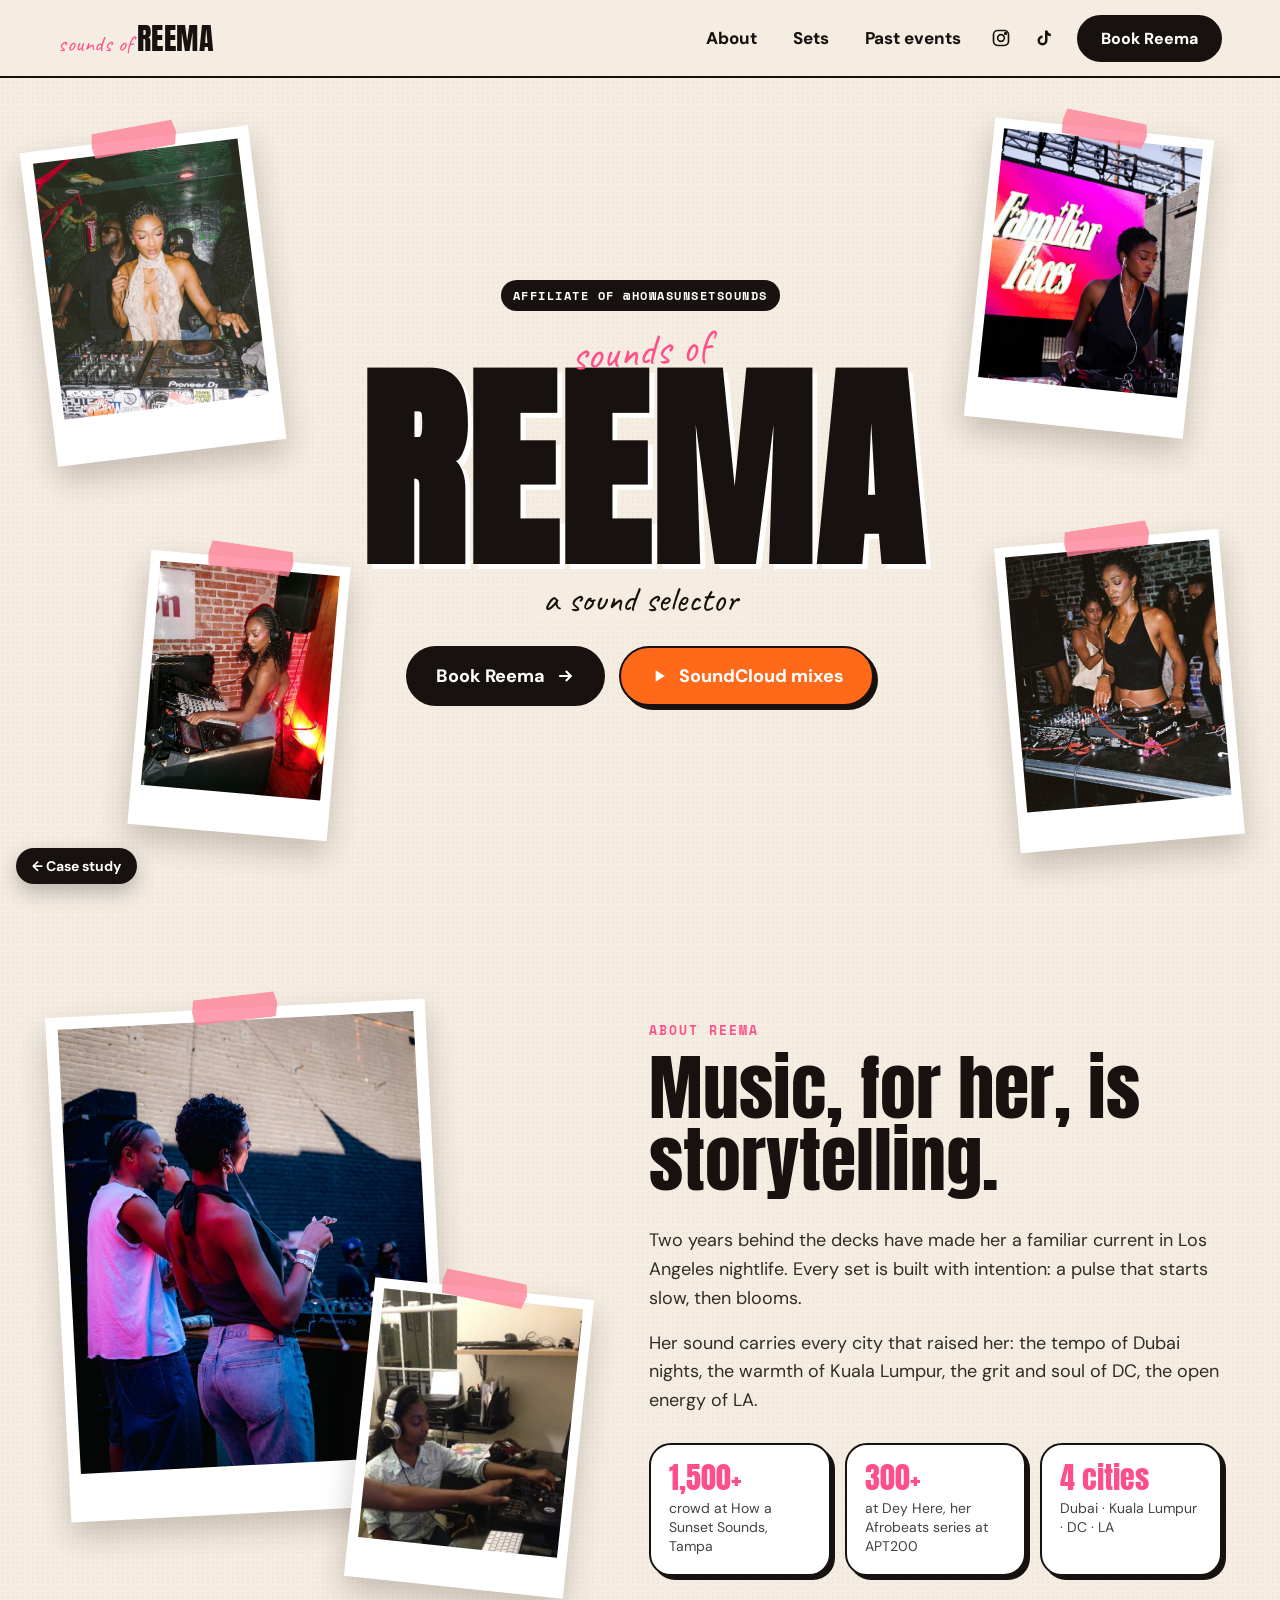
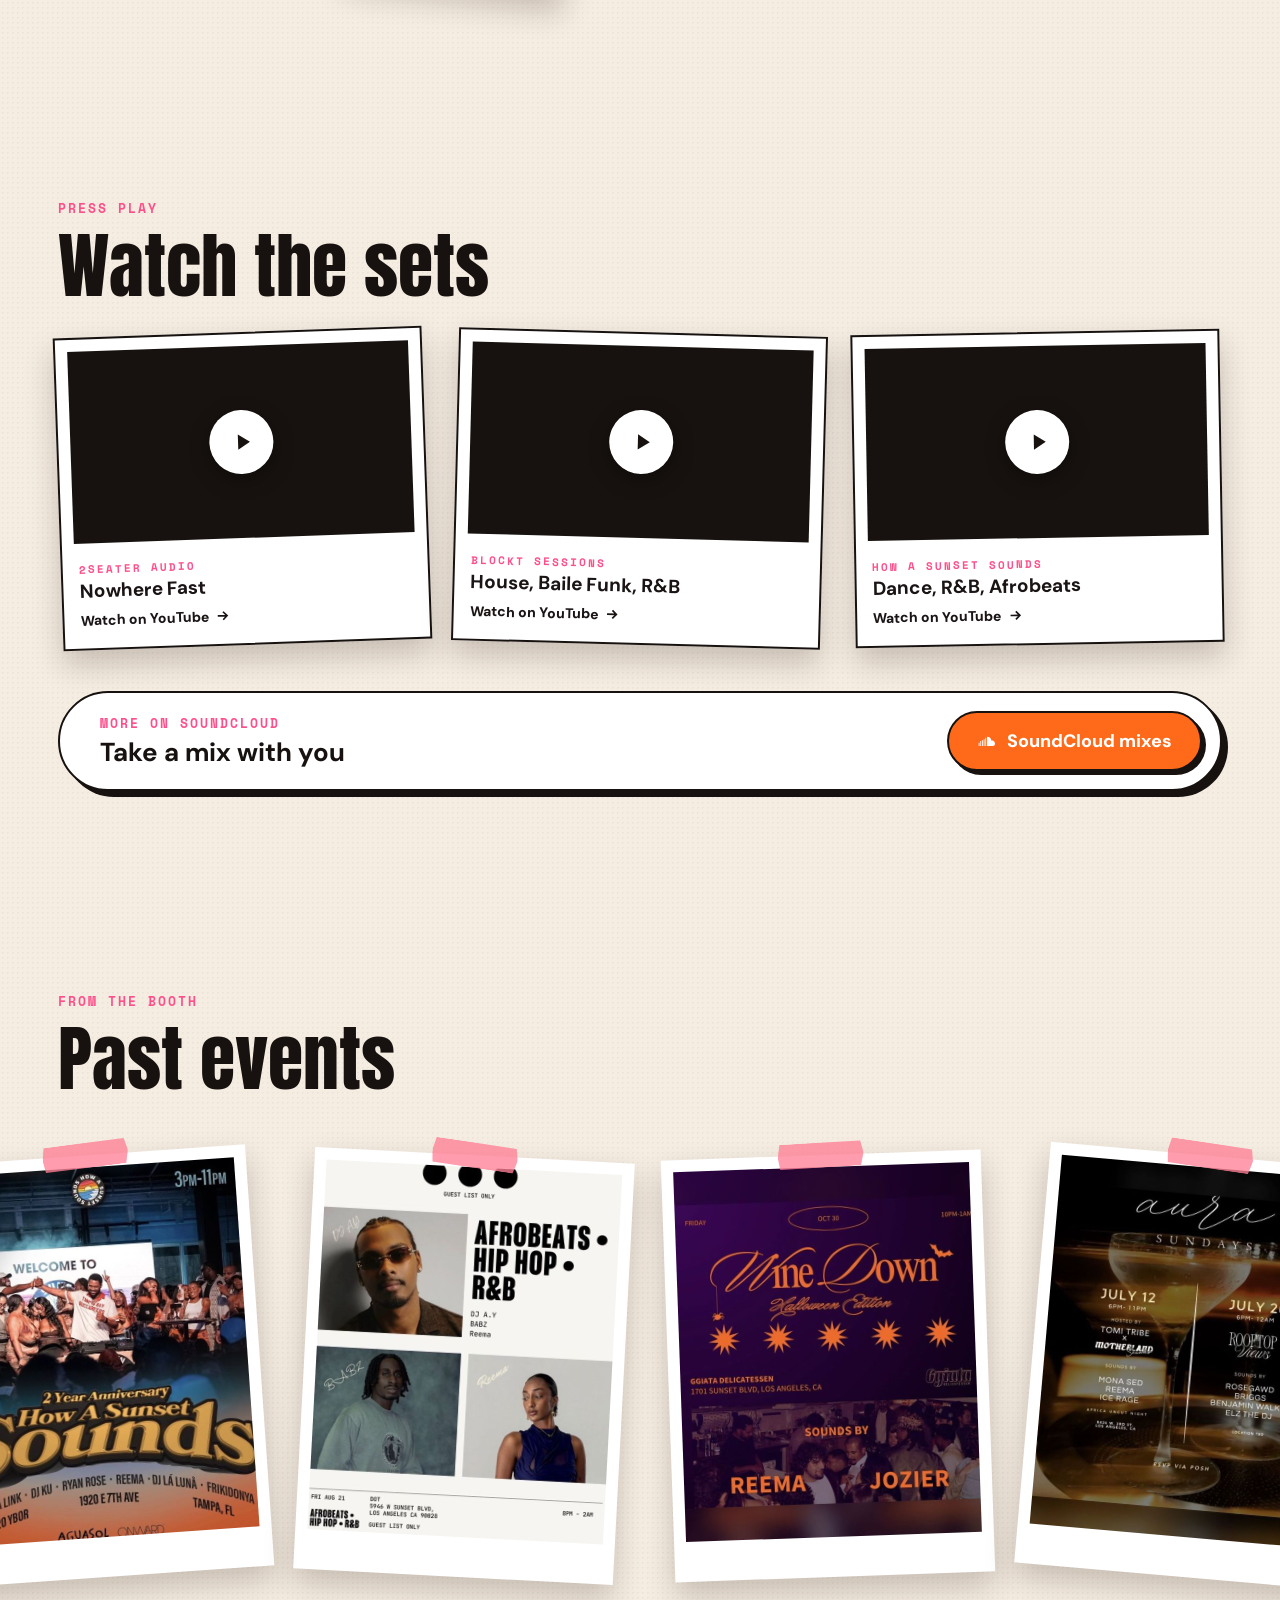
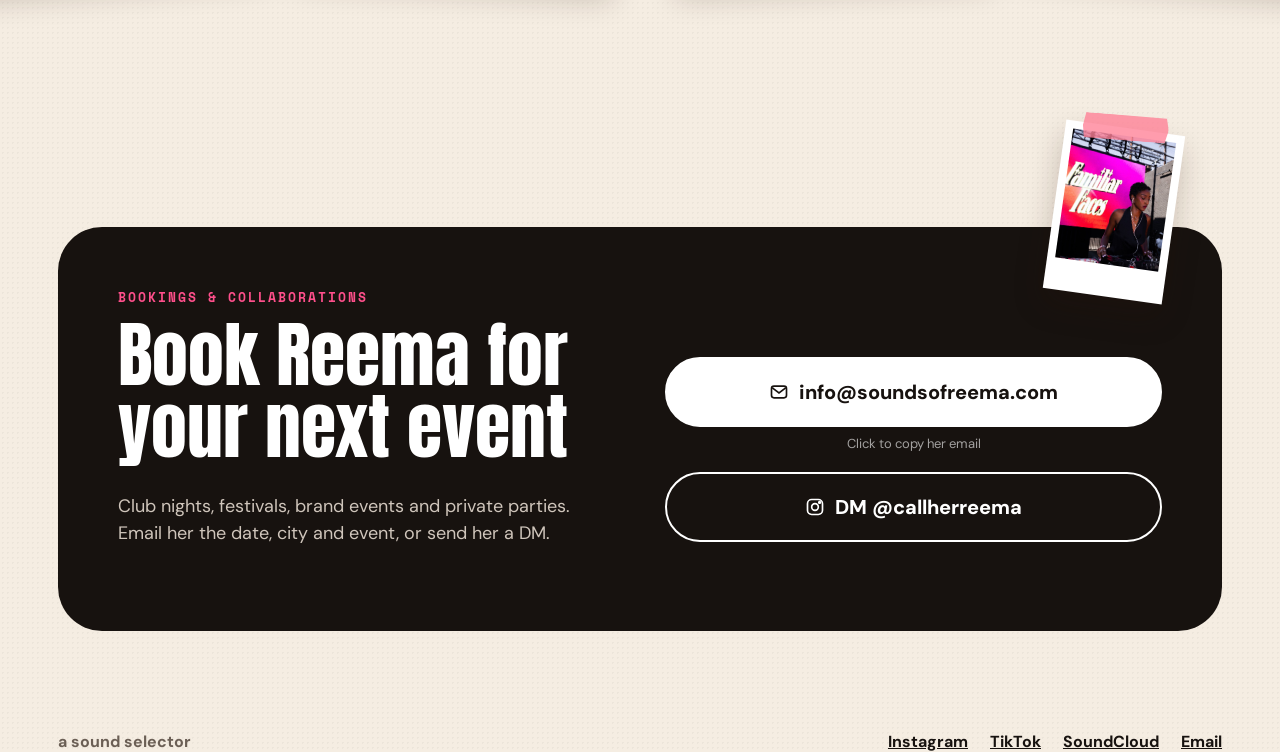
==== projects/reema-prototype/index.html @ d9d23d82 "Add the Sounds of Reema case study and its live prototype A UX case study of a DJ website redesign, " ====
<!doctype html>
<html lang="en">
<head>
<meta charset="utf-8">
<meta name="viewport" content="width=device-width,initial-scale=1">
<title>Sounds of Reema · Concept prototype by Ikedi J. Nwogu</title>
<meta name="robots" content="noindex">
<meta name="description" content="A concept redesign prototype of DJ Reema’s website, by Ikedi J. Nwogu. Her live site is soundsofreema.com.">
<link href="https://fonts.googleapis.com/css2?family=Anton&family=Caveat:wght@600&family=DM+Sans:wght@400;600;800&family=Space+Mono:wght@700&display=swap" rel="stylesheet">
<style>
*{box-sizing:border-box;margin:0}
html,body{overflow-x:clip}
a{color:inherit;text-decoration:none}
.wrap{max-width:1220px;margin:0 auto;padding:0 28px}
.ico{width:20px;height:20px;flex:none}
.links{display:flex;gap:4px;align-items:center}
.links a{font-weight:800;font-size:17px;padding:11px 16px;border-radius:999px;transition:background .2s,border-color .2s}
.links .iconlink{padding:10px;display:grid;place-items:center}
.links .btn{margin-left:8px}
.btn{display:inline-flex;align-items:center;gap:10px;font-weight:800;font-size:18px;padding:16px 28px;border-radius:999px;cursor:pointer;border:0;font-family:inherit;transition:transform .15s,box-shadow .15s,background .2s}

.pol{background:var(--polbg,#fff);padding:10px 10px 40px;box-shadow:var(--polshadow,0 14px 30px rgba(0,0,0,.25));transform:rotate(var(--r,0deg));transition:transform .3s;position:relative}
.pol:hover{transform:rotate(0deg) scale(1.04);z-index:6}
.pol img{display:block;width:100%;aspect-ratio:4/5;object-fit:cover}
.pol figcaption{position:absolute;left:12px;bottom:13px;font:700 11px/1 'Space Mono',monospace;letter-spacing:1.5px;color:#5c5550}
.pol::before{content:"";position:absolute;z-index:2;top:-13px;left:50%;width:86px;height:26px;background:var(--tape);
  transform:translateX(-50%) rotate(var(--t,-4deg));clip-path:polygon(3% 0,97% 4%,100% 50%,96% 100%,2% 96%,0 50%)}
.hero .pol,.stage .pol,.pile .pol{position:absolute}

section{padding:100px 0}
section.wrap{padding:100px 28px}
.kicker{font:700 13px 'Space Mono',monospace;letter-spacing:2px;margin-bottom:12px}
h2{line-height:1;margin-bottom:30px}

.about{display:grid;grid-template-columns:1fr 1.1fr;gap:70px;align-items:center}
.about-pics{position:relative;height:600px}
.about-pics .pol{position:absolute}
.a-now{width:380px;left:0;top:10px;--r:-3deg;padding:12px 12px 48px}
.a-then{width:220px;right:0;bottom:10px;--r:6deg;--t:5deg;z-index:3}
.about-copy p{font-size:18px;line-height:1.6;margin-bottom:16px;opacity:.88}
.stats{display:grid;grid-template-columns:repeat(3,1fr);gap:14px;margin-top:28px}
.stat{border-radius:22px;padding:18px}
.stat b{display:block;font-size:30px;line-height:1;margin-bottom:6px}
.stat span{font-size:14px;line-height:1.35;display:block;opacity:.8}

.vids{display:grid;grid-template-columns:repeat(3,1fr);gap:28px}
.vid{background:var(--polbg,#fff);padding:12px 12px 18px;transform:rotate(var(--r));box-shadow:var(--polshadow);transition:transform .3s;color:#1a1414}
.vid:hover{transform:rotate(0) translateY(-4px)}
.frame{aspect-ratio:16/9;background:#17120f;position:relative;overflow:hidden;display:grid;place-items:center}
.frame img{position:absolute;inset:0;width:100%;height:100%;object-fit:cover;transition:transform .4s}
.vid:hover .frame img{transform:scale(1.05)}
.playbadge{position:relative;width:64px;height:64px;border-radius:50%;background:#fff;color:#17120f;display:grid;place-items:center;box-shadow:0 6px 20px rgba(0,0,0,.35);transition:transform .2s}
.playbadge .ico{width:26px;height:26px;margin-left:3px}
.vid:hover .playbadge{transform:scale(1.1)}
.vid{display:block}
.watch{display:inline-flex;align-items:center;gap:6px;margin-top:8px;font-weight:800;font-size:14px}.watch .ico{width:16px;height:16px}
.vmeta{padding:14px 4px 0}.vmeta .kicker{margin-bottom:4px;font-size:11px}.vmeta h3{font-size:19px}
.scband{margin-top:46px;border-radius:999px;padding:18px 18px 18px 40px;display:flex;align-items:center;justify-content:space-between;gap:20px}
.scband h3{font-size:26px}.scband .kicker{margin-bottom:2px}

.flyers{overflow-x:auto;overflow-y:hidden;padding:30px 0 50px;scrollbar-width:none;cursor:grab;-webkit-overflow-scrolling:touch}
.flyers::-webkit-scrollbar{display:none}
.flyers.dragging{cursor:grabbing}
.ftrack{display:flex;gap:44px;width:max-content;padding-left:20px}
.ftrack img{pointer-events:none;user-select:none;-webkit-user-drag:none}
.fl{flex:0 0 320px;padding:12px 12px 40px}
@keyframes drift{to{transform:translateX(-50%)}}

.book{border-radius:44px;padding:60px;display:grid;grid-template-columns:1fr 1fr;gap:50px;position:relative}
.book p{font-size:18px;line-height:1.5;margin-bottom:24px}
.book-actions{display:flex;flex-direction:column;justify-content:center;gap:14px;padding-top:40px}
.book-actions .btn{justify-content:center;font-size:20px;padding:20px 28px}
.copyhint{font-size:13px;text-align:center;opacity:.6;margin:-6px 0 6px}
.book .stick{position:absolute;top:-100px;right:48px;width:120px;--r:8deg;padding:8px 8px 32px}
.book form{margin-top:50px}
form{display:grid;grid-template-columns:1fr 1fr;gap:14px;align-content:start}
input,select,textarea{font:inherit;font-size:16px;padding:15px 18px;border-radius:18px;width:100%}
textarea{grid-column:1/-1;min-height:100px;resize:vertical}
form .btn{grid-column:1/-1;justify-content:center}
footer{display:flex;justify-content:space-between;align-items:center;padding:40px 28px 70px;font-weight:700}
footer nav{display:flex;gap:22px}
.mbar{display:none}
.bookpop{border:0;padding:0;background:transparent;overflow:visible;width:min(460px,calc(100vw - 32px));max-width:none;margin:auto}
.bookpop::backdrop{background:rgba(20,12,10,.6);backdrop-filter:blur(5px)}
.popcard{position:relative;background:#fffaf3;color:#17120f;border:2.5px solid #17120f;border-radius:30px;padding:112px 24px 30px;text-align:center;box-shadow:0 24px 60px rgba(0,0,0,.3)}
.bookpop[open] .popcard{animation:popin .45s cubic-bezier(.2,1.5,.4,1)}
@keyframes popin{from{opacity:0;transform:scale(.85) rotate(-3deg) translateY(20px)}}
.popcard .poppol{position:absolute;width:130px;left:50%;top:-80px;margin-left:-65px;--r:-6deg;padding:7px 7px 28px}
.popcard .poppol figcaption{font-size:9px;bottom:10px;left:9px}
.popcard .kicker{color:#ff4f8b;margin-bottom:6px}
.popcard h3{font-size:30px;line-height:1.1;margin-bottom:8px}
.popnote{font-size:16px;line-height:1.5;color:#6b5f55;margin-bottom:18px}
.popmail{display:block;font-weight:800;font-size:clamp(17px,4.8vw,26px);padding:14px 8px;white-space:nowrap;border:2px dashed #17120f;border-radius:18px;margin-bottom:20px}
.popbtns{display:flex;gap:12px;justify-content:center;flex-wrap:wrap}
.popbtns .btn{font-size:16px;padding:13px 22px}
.popx{position:absolute;top:14px;right:14px;width:40px;height:40px;border-radius:50%;border:2px solid #17120f;background:#fff;font-size:24px;line-height:1;cursor:pointer;color:#17120f}
.popx:hover{background:#ff4f8b;color:#fff}

@media (max-width:820px){
  .wrap{padding:0 16px}
  .links a:not(.btn){display:none}
  section{padding:60px 0}
  section.wrap{padding:60px 16px}
  .about{grid-template-columns:1fr;gap:30px}
  .about-pics{height:440px}
  .a-now{width:72%;left:2%}.a-then{width:44%}
  .stats{grid-template-columns:1fr}
  .vids{grid-template-columns:1fr}
  .scband{flex-direction:column;align-items:flex-start;border-radius:30px;padding:24px}
  .fl{flex-basis:240px}
  .book{grid-template-columns:1fr;padding:34px 20px;border-radius:28px}
  .book .stick{display:none}
  .book{gap:22px}
  .book p{margin-bottom:0}
  .book-actions{padding-top:0}
  .book-actions .btn{font-size:17px;padding:17px 20px}
  footer{flex-direction:column;gap:14px;padding:30px 16px 60px}
  footer nav{gap:16px;flex-wrap:wrap;justify-content:center}
}

:root{--paper:#f5ede2;--ink:#17120f;--pink:#ff4f8b;--sc:#ff6a1a;--tape:rgba(255,128,150,.78);--muted:#6b5f55;--polshadow:0 14px 30px rgba(40,20,10,.22)}
body{background:var(--paper);color:var(--ink);font-family:'DM Sans',system-ui,sans-serif;background-image:radial-gradient(rgba(0,0,0,.035) 1px,transparent 1px);background-size:5px 5px}
header{position:sticky;top:0;z-index:20;background:rgba(245,237,226,.93);backdrop-filter:blur(8px);border-bottom:2px solid var(--ink)}
.nav{display:flex;align-items:center;justify-content:space-between;height:76px}
.logo{font-family:'Anton',sans-serif;font-size:30px;letter-spacing:.5px}
.logo small{font-family:'Caveat',cursive;font-size:22px;color:var(--pink);margin-right:4px}
.links a:not(.btn):hover{background:#fff}
.btn{border:2.5px solid var(--ink);box-shadow:4px 4px 0 var(--ink)}
.btn:hover{transform:translate(-2px,-2px) rotate(-1.5deg);box-shadow:6px 6px 0 var(--ink)}
.btn:active{transform:translate(3px,3px);box-shadow:1px 1px 0 var(--ink)}
.btn-book{background:var(--ink);color:#fff;box-shadow:none}.btn-book:hover{background:#fff;color:var(--ink);transform:translate(-2px,-2px);box-shadow:5px 5px 0 var(--ink)}
.popbtns .btn-book:hover{background:var(--ink);color:#fff;transform:translateY(-2px);box-shadow:none}
.btn-sc:hover{background:#fff;color:var(--ink);transform:translate(-2px,-2px);box-shadow:5px 5px 0 var(--ink)}.btn-book:active{transform:translateY(1px);box-shadow:none}
.book form .btn-book{background:var(--pink);border-color:#fff;box-shadow:4px 4px 0 #fff}.btn-sc{background:var(--sc);color:#fff}.btn-ghost{background:#fff;color:var(--ink)}
.links .btn{padding:11px 22px;font-size:16px}
.hero{position:relative;height:810px;margin-top:10px}
.name{position:absolute;inset:0;display:flex;flex-direction:column;align-items:center;justify-content:center;text-align:center;z-index:4;pointer-events:none}
.badge{font:700 12px 'Space Mono',monospace;letter-spacing:1.5px;background:var(--ink);color:#fff;padding:7px 12px;border-radius:999px;margin-bottom:18px}
.name .script{font-family:'Caveat',cursive;font-size:44px;color:var(--pink);transform:rotate(-4deg);margin-bottom:2px;line-height:1}
.name h1{font-family:'Anton',sans-serif;font-size:clamp(96px,17vw,220px);line-height:.9;letter-spacing:2px;text-shadow:5px 5px 0 #fff}
.name p{font-family:'Caveat',cursive;font-size:36px;margin:6px 0 24px;background:var(--paper);padding:0 14px;border-radius:10px}
.ctas{display:flex;gap:14px;flex-wrap:wrap;justify-content:center;pointer-events:auto}
.h1p{width:300px;left:-80px;top:50px;--r:-7deg;z-index:2;padding:12px 12px 46px}
.h2p{width:200px;left:7%;top:470px;--r:5deg;--t:3deg}
.h3p{width:220px;right:2%;top:40px;--r:6deg;--t:5deg}
.h4p{width:245px;right:-12px;top:450px;--r:-5deg}
h2{font-family:'Anton',sans-serif;font-size:clamp(44px,6vw,72px);font-weight:400}
.kicker{color:var(--pink)}
.stat{background:#fff;border:2px solid var(--ink);box-shadow:4px 4px 0 var(--ink)}
.stat b{font-family:'Anton',sans-serif;font-weight:400;color:var(--pink)}
.vid{border:2px solid var(--ink)}
.scband{background:#fff;border:2.5px solid var(--ink);box-shadow:6px 6px 0 var(--ink)}
.book{background:var(--ink);color:#fff}.book h2{color:#fff}.book p{color:#cfc5bb}
.btn-mail{background:#fff;color:var(--ink);border-color:#fff;box-shadow:none}
.btn-ig{background:var(--ink);color:#fff;border-color:#fff;box-shadow:none}
.book .btn-mail:hover,.book .btn-ig:hover{transform:translateY(-2px);box-shadow:none}
.book .btn-mail:hover{background:var(--ink);color:#fff}
.book .btn-ig:hover{background:#fff;color:var(--ink)}
input,select,textarea{border:2px solid #fff;background:#221b17;color:#fff}
form .btn{border-color:#fff;box-shadow:4px 4px 0 #fff}
footer{color:var(--muted)}footer nav a{color:var(--ink);text-decoration:underline}
@media (max-width:1300px){.h1p{left:-20px;width:230px}.h4p{right:-10px;width:225px}}
@media (max-width:1100px){.h4p{right:-14px;width:195px;top:470px}}
@media (max-width:960px){.h4p{width:160px;top:500px}}
@media (max-width:820px){
  .hero{height:auto;display:grid;grid-template-columns:1fr 1fr;gap:16px;padding:16px 0 30px}
  .hero .pol{position:relative;left:auto;right:auto;top:auto;width:auto;padding:8px 8px 34px}
  .name{position:relative;grid-column:1/-1;order:-1;padding:16px 0 26px}
  .name h1{font-size:100px}.name .script{font-size:34px}
}
.backpill{position:fixed;left:max(16px,env(safe-area-inset-left,0px));bottom:max(16px,env(safe-area-inset-bottom,0px));z-index:50;display:inline-flex;align-items:center;gap:8px;font:700 14px/1 'DM Sans',system-ui,sans-serif;color:#fff;background:var(--ink);padding:11px 16px;border-radius:999px;box-shadow:0 8px 20px rgba(0,0,0,.25);transition:transform .15s}
.backpill:hover{transform:translateY(-2px)}
.backpill:focus-visible{outline:3px solid var(--pink);outline-offset:3px}
</style>
</head>
<body>
<header><div class="wrap"><div class="nav">
  <a class="logo" href="#"><small>sounds of</small>REEMA</a>
  <nav class="links">
    <a href="#about">About</a><a href="#sets">Sets</a><a href="#past">Past events</a>
    <a class="iconlink" href="https://instagram.com/callherreema" aria-label="Instagram" target="_blank" rel="noopener"><svg class="ico" viewBox="0 0 24 24" fill="none" stroke="currentColor" stroke-width="2"><rect x="3" y="3" width="18" height="18" rx="5"/><circle cx="12" cy="12" r="4"/><circle cx="17.5" cy="6.5" r="1" fill="currentColor"/></svg></a>
    <a class="iconlink" href="https://tiktok.com/@callherreema" aria-label="TikTok" target="_blank" rel="noopener"><svg class="ico" viewBox="0 0 24 24" fill="currentColor"><path d="M15 3c.4 2.3 1.8 3.8 4 4v3c-1.5 0-2.8-.4-4-1.2V15a6 6 0 1 1-6-6v3a3 3 0 1 0 3 3V3z"/></svg></a>
    <a class="btn btn-book" href="mailto:info@soundsofreema.com?subject=Booking%20request" data-book>Book Reema</a>
  </nav>
</div></div></header>
<main class="wrap"><div class="hero">
    <figure class="pol h1p"><img src="photos/main.jpg" alt="Reema DJing with the crowd behind her" loading="lazy"></figure>
    <figure class="pol h2p"><img src="photos/1106.jpg" alt="" loading="lazy"></figure>
    <figure class="pol h3p"><img src="photos/1109.jpg" alt="" loading="lazy"></figure>
    <figure class="pol h4p"><img src="photos/1112.jpg" alt="" loading="lazy"></figure>
    <div class="name">
      <span class="badge">AFFILIATE OF @HOWASUNSETSOUNDS</span>
      <span class="script">sounds of</span>
      <h1>REEMA</h1>
      <p>a sound selector</p>
      <div class="ctas">
        <a class="btn btn-book" href="mailto:info@soundsofreema.com?subject=Booking%20request" data-book>Book Reema <svg class="ico" viewBox="0 0 24 24" fill="none" stroke="currentColor" stroke-width="2.5"><path d="M5 12h14M13 6l6 6-6 6"/></svg></a>
        <a class="btn btn-sc" href="https://soundcloud.com/reemawahbi" target="_blank" rel="noopener"><svg class="ico" viewBox="0 0 24 24" fill="currentColor"><path d="M8 5v14l11-7z"/></svg> SoundCloud mixes</a>
      </div>
    </div>
  </div></main>

  <section id="about" class="wrap about">
    <div class="about-pics">
      <figure class="pol a-now"><img src="photos/1108.jpg" alt="Reema at an outdoor set" loading="lazy"></figure>
      <figure class="pol a-then"><img src="photos/then.jpg" alt="Reema as a kid at the decks" loading="lazy"></figure>
    </div>
    <div class="about-copy">
      <div class="kicker">ABOUT REEMA</div>
      <h2>Music, for her, is storytelling.</h2>
      <p>Two years behind the decks have made her a familiar current in Los Angeles nightlife. Every set is built with intention: a pulse that starts slow, then blooms.</p><p>Her sound carries every city that raised her: the tempo of Dubai nights, the warmth of Kuala Lumpur, the grit and soul of DC, the open energy of LA.</p>
      <div class="stats"><div class="stat"><b>1,500+</b><span>crowd at How a Sunset Sounds, Tampa</span></div><div class="stat"><b>300+</b><span>at Dey Here, her Afrobeats series at APT200</span></div><div class="stat"><b>4 cities</b><span>Dubai · Kuala Lumpur · DC · LA</span></div></div>
    </div>
  </section>

  <section id="sets" class="wrap">
    <div class="kicker">PRESS PLAY</div>
    <h2>Watch the sets</h2>
    <div class="vids">
      <a class="vid" style="--r:-2deg" href="https://www.youtube.com/watch?v=pWju4HfgmmY" target="_blank" rel="noopener" aria-label="Watch Nowhere Fast on YouTube">
        <div class="frame">
          <img src="https://i.ytimg.com/vi/pWju4HfgmmY/hqdefault.jpg" alt="" loading="lazy" onerror="this.remove()">
          <span class="playbadge"><svg class="ico" viewBox="0 0 24 24" fill="currentColor"><path d="M8 5v14l11-7z"/></svg></span>
        </div>
        <div class="vmeta"><span class="kicker">2SEATER AUDIO</span><h3>Nowhere Fast</h3><span class="watch">Watch on YouTube <svg class="ico" viewBox="0 0 24 24" fill="none" stroke="currentColor" stroke-width="2.5"><path d="M5 12h14M13 6l6 6-6 6"/></svg></span></div>
      </a>
      <a class="vid" style="--r:1.5deg" href="https://www.youtube.com/watch?v=6XwMyn9fXiQ" target="_blank" rel="noopener" aria-label="Watch House, Baile Funk, R&B on YouTube">
        <div class="frame">
          <img src="https://i.ytimg.com/vi/6XwMyn9fXiQ/hqdefault.jpg" alt="" loading="lazy" onerror="this.remove()">
          <span class="playbadge"><svg class="ico" viewBox="0 0 24 24" fill="currentColor"><path d="M8 5v14l11-7z"/></svg></span>
        </div>
        <div class="vmeta"><span class="kicker">BLOCKT SESSIONS</span><h3>House, Baile Funk, R&B</h3><span class="watch">Watch on YouTube <svg class="ico" viewBox="0 0 24 24" fill="none" stroke="currentColor" stroke-width="2.5"><path d="M5 12h14M13 6l6 6-6 6"/></svg></span></div>
      </a>
      <a class="vid" style="--r:-1deg" href="https://www.youtube.com/watch?v=JYdfxXIq2uU" target="_blank" rel="noopener" aria-label="Watch Dance, R&B, Afrobeats on YouTube">
        <div class="frame">
          <img src="https://i.ytimg.com/vi/JYdfxXIq2uU/hqdefault.jpg" alt="" loading="lazy" onerror="this.remove()">
          <span class="playbadge"><svg class="ico" viewBox="0 0 24 24" fill="currentColor"><path d="M8 5v14l11-7z"/></svg></span>
        </div>
        <div class="vmeta"><span class="kicker">HOW A SUNSET SOUNDS</span><h3>Dance, R&B, Afrobeats</h3><span class="watch">Watch on YouTube <svg class="ico" viewBox="0 0 24 24" fill="none" stroke="currentColor" stroke-width="2.5"><path d="M5 12h14M13 6l6 6-6 6"/></svg></span></div>
      </a></div>
    <div class="scband">
      <div><div class="kicker">MORE ON SOUNDCLOUD</div><h3>Take a mix with you</h3></div>
      <a class="btn btn-sc" href="https://soundcloud.com/reemawahbi" target="_blank" rel="noopener"><svg class="ico" viewBox="0 0 24 24" fill="currentColor"><path d="M2 14h1v4H2zm2-2h1v6H4zm2-1h1v7H6zm2-1h1v8H8zm2-2h1v10h-1zm2-1c3 0 5 2 5.4 4.6A3 3 0 1 1 19 18h-7z"/></svg> SoundCloud mixes</a>
    </div>
  </section>

  <section id="past">
    <div class="wrap"><div class="kicker">FROM THE BOOTH</div><h2>Past events</h2></div>
    <div class="flyers"><div class="ftrack"><figure class="pol fl" style="--r:-4deg;--t:-4deg"><img src="photos/flyers/IMG_4881.jpg" alt="Event flyer" loading="lazy"></figure><figure class="pol fl" style="--r:3deg;--t:5deg"><img src="photos/flyers/IMG_4882.jpg" alt="Event flyer" loading="lazy"></figure><figure class="pol fl" style="--r:-2deg;--t:-2deg"><img src="photos/flyers/IMG_4883.jpg" alt="Event flyer" loading="lazy"></figure><figure class="pol fl" style="--r:5deg;--t:3deg"><img src="photos/flyers/IMG_4884.jpg" alt="Event flyer" loading="lazy"></figure><figure class="pol fl" style="--r:-5deg;--t:-4deg"><img src="photos/flyers/IMG_4885.jpg" alt="Event flyer" loading="lazy"></figure><figure class="pol fl" style="--r:2deg;--t:5deg"><img src="photos/flyers/IMG_4886.jpg" alt="Event flyer" loading="lazy"></figure><figure class="pol fl" style="--r:-4deg;--t:-2deg"><img src="photos/flyers/IMG_4887.jpg" alt="Event flyer" loading="lazy"></figure><figure class="pol fl" style="--r:3deg;--t:3deg"><img src="photos/flyers/IMG_4889.jpg" alt="Event flyer" loading="lazy"></figure><figure class="pol fl" style="--r:-2deg;--t:-4deg"><img src="photos/flyers/IMG_4890.jpg" alt="Event flyer" loading="lazy"></figure><figure class="pol fl" style="--r:5deg;--t:5deg"><img src="photos/flyers/IMG_4891.jpg" alt="Event flyer" loading="lazy"></figure><figure class="pol fl" style="--r:-5deg;--t:-2deg"><img src="photos/flyers/IMG_4892.jpg" alt="Event flyer" loading="lazy"></figure><figure class="pol fl" style="--r:2deg;--t:3deg"><img src="photos/flyers/IMG_4893.jpg" alt="Event flyer" loading="lazy"></figure><figure class="pol fl" style="--r:-4deg;--t:-4deg"><img src="photos/flyers/IMG_4894.jpg" alt="Event flyer" loading="lazy"></figure><figure class="pol fl" style="--r:3deg;--t:5deg"><img src="photos/flyers/IMG_4895.jpg" alt="Event flyer" loading="lazy"></figure><figure class="pol fl" style="--r:-2deg;--t:-2deg"><img src="photos/flyers/IMG_4896.jpg" alt="Event flyer" loading="lazy"></figure><figure class="pol fl" style="--r:5deg;--t:3deg"><img src="photos/flyers/IMG_4897.jpg" alt="Event flyer" loading="lazy"></figure><figure class="pol fl" style="--r:-5deg;--t:-4deg"><img src="photos/flyers/IMG_4898.jpg" alt="Event flyer" loading="lazy"></figure><figure class="pol fl" style="--r:-4deg;--t:-4deg"><img src="photos/flyers/IMG_4881.jpg" alt="Event flyer" loading="lazy"></figure><figure class="pol fl" style="--r:3deg;--t:5deg"><img src="photos/flyers/IMG_4882.jpg" alt="Event flyer" loading="lazy"></figure><figure class="pol fl" style="--r:-2deg;--t:-2deg"><img src="photos/flyers/IMG_4883.jpg" alt="Event flyer" loading="lazy"></figure><figure class="pol fl" style="--r:5deg;--t:3deg"><img src="photos/flyers/IMG_4884.jpg" alt="Event flyer" loading="lazy"></figure><figure class="pol fl" style="--r:-5deg;--t:-4deg"><img src="photos/flyers/IMG_4885.jpg" alt="Event flyer" loading="lazy"></figure><figure class="pol fl" style="--r:2deg;--t:5deg"><img src="photos/flyers/IMG_4886.jpg" alt="Event flyer" loading="lazy"></figure><figure class="pol fl" style="--r:-4deg;--t:-2deg"><img src="photos/flyers/IMG_4887.jpg" alt="Event flyer" loading="lazy"></figure><figure class="pol fl" style="--r:3deg;--t:3deg"><img src="photos/flyers/IMG_4889.jpg" alt="Event flyer" loading="lazy"></figure><figure class="pol fl" style="--r:-2deg;--t:-4deg"><img src="photos/flyers/IMG_4890.jpg" alt="Event flyer" loading="lazy"></figure><figure class="pol fl" style="--r:5deg;--t:5deg"><img src="photos/flyers/IMG_4891.jpg" alt="Event flyer" loading="lazy"></figure><figure class="pol fl" style="--r:-5deg;--t:-2deg"><img src="photos/flyers/IMG_4892.jpg" alt="Event flyer" loading="lazy"></figure><figure class="pol fl" style="--r:2deg;--t:3deg"><img src="photos/flyers/IMG_4893.jpg" alt="Event flyer" loading="lazy"></figure><figure class="pol fl" style="--r:-4deg;--t:-4deg"><img src="photos/flyers/IMG_4894.jpg" alt="Event flyer" loading="lazy"></figure><figure class="pol fl" style="--r:3deg;--t:5deg"><img src="photos/flyers/IMG_4895.jpg" alt="Event flyer" loading="lazy"></figure><figure class="pol fl" style="--r:-2deg;--t:-2deg"><img src="photos/flyers/IMG_4896.jpg" alt="Event flyer" loading="lazy"></figure><figure class="pol fl" style="--r:5deg;--t:3deg"><img src="photos/flyers/IMG_4897.jpg" alt="Event flyer" loading="lazy"></figure><figure class="pol fl" style="--r:-5deg;--t:-4deg"><img src="photos/flyers/IMG_4898.jpg" alt="Event flyer" loading="lazy"></figure></div></div>
  </section>

  <section id="book" class="wrap">
    <div class="book">
      <figure class="pol stick"><img src="photos/1109.jpg" alt="" loading="lazy"></figure>
      <div>
        <div class="kicker">BOOKINGS &amp; COLLABORATIONS</div>
        <h2>Book Reema for your next event</h2>
        <p>Club nights, festivals, brand events and private parties. Email her the date, city and event, or send her a DM.</p>
      </div>
      <div class="book-actions">
        <button class="btn btn-mail" type="button" data-copy><svg class="ico" viewBox="0 0 24 24" fill="none" stroke="currentColor" stroke-width="2"><rect x="3" y="5" width="18" height="14" rx="3"/><path d="m4 7 8 6 8-6"/></svg><span>info@soundsofreema.com</span></button>
        <span class="copyhint">Click to copy her email</span>
        <a class="btn btn-ig" href="https://instagram.com/callherreema" target="_blank" rel="noopener"><svg class="ico" viewBox="0 0 24 24" fill="none" stroke="currentColor" stroke-width="2"><rect x="3" y="3" width="18" height="18" rx="5"/><circle cx="12" cy="12" r="4"/><circle cx="17.5" cy="6.5" r="1" fill="currentColor"/></svg><span>DM @callherreema</span></a>
      </div>
    </div>
  </section>
  <footer class="wrap"><span>a sound selector</span>
    <nav><a href="https://instagram.com/callherreema" target="_blank" rel="noopener">Instagram</a><a href="https://tiktok.com/@callherreema" target="_blank" rel="noopener">TikTok</a><a href="https://soundcloud.com/reemawahbi" target="_blank" rel="noopener">SoundCloud</a><a href="mailto:info@soundsofreema.com">Email</a></nav>
  </footer>
  
<dialog id="bookpop" class="bookpop" aria-labelledby="bookpop-title">
  <div class="popcard">
    <button class="popx" type="button" aria-label="Close">&times;</button>
    <figure class="pol poppol"><img src="photos/main.jpg" alt="" loading="lazy"></figure>
    <div class="kicker">BOOKINGS &amp; COLLABORATIONS</div>
    <h3 id="bookpop-title">Let's book Reema</h3>
    <p class="popnote">Email her with your date, city and event, and she'll get back to you.</p>
    <a class="popmail" href="mailto:info@soundsofreema.com?subject=Booking%20request">info@soundsofreema.com</a>
    <div class="popbtns">
      <button class="btn btn-book" type="button" data-copy>Copy email</button>
      <a class="btn btn-ghost" href="mailto:info@soundsofreema.com?subject=Booking%20request">Open email app</a>
    </div>
  </div>
</dialog>
<script>
// Book Reema buttons open the email pop-up.
const pop = document.getElementById('bookpop');
document.querySelectorAll('[data-book]').forEach(a => a.addEventListener('click', e => {
  if (!pop.showModal) return;              // very old browsers: just follow the mailto link
  e.preventDefault(); pop.showModal();
}));
pop.addEventListener('click', e => { if (e.target === pop) pop.close(); });
pop.querySelector('.popx').addEventListener('click', () => pop.close());
// Touch screens say "Tap" instead of "Click".
if (matchMedia('(hover: none)').matches) document.querySelectorAll('.copyhint').forEach(e => e.textContent = 'Tap to copy her email');
// Copy-email buttons: copy the address and say "Copied!" for a moment.
function copyEmail() {
  const email = 'info@soundsofreema.com';
  if (navigator.clipboard && window.isSecureContext) return navigator.clipboard.writeText(email);
  const t = document.createElement('textarea'); t.value = email; document.body.appendChild(t); t.select();
  const ok = document.execCommand('copy'); t.remove();
  return ok ? Promise.resolve() : Promise.reject();
}
document.querySelectorAll('[data-copy]').forEach(b => {
  const label = b.querySelector('span') || b, original = label.textContent;
  b.addEventListener('click', () => copyEmail().then(
    () => { label.textContent = 'Copied!'; setTimeout(() => label.textContent = original, 1800); },
    () => { label.textContent = original; }));   // copying blocked: the address stays visible to copy by hand
});
// Past events: drifts on its own like her current site, and can be swiped / dragged / scrolled any time.
(function () {
  const m = document.querySelector('.flyers'), track = m.querySelector('.ftrack');
  const reduce = matchMedia('(prefers-reduced-motion: reduce)').matches;
  const SPEED = 45;                       // pixels per second, same as her site
  let pos = 1, paused = false, timer = null, last = performance.now();
  const half = () => track.scrollWidth / 2;
  const pause = () => { paused = true; clearTimeout(timer); };
  const resumeSoon = () => { clearTimeout(timer); timer = setTimeout(() => { pos = m.scrollLeft; paused = false; }, 1500); };
  function wrap() {                       // the strip is doubled, so jump back by half to loop forever
    const h = half(); if (!h) return;
    if (m.scrollLeft >= h) { m.scrollLeft -= h; pos -= h; }
    else if (m.scrollLeft < 1 && pos > 2) { m.scrollLeft += h; pos += h; }
  }
  (function tick(now) {
    const dt = Math.min(0.1, (now - last) / 1000); last = now;
    if (!paused && !reduce) { pos += SPEED * dt; m.scrollLeft = pos; }
    wrap(); requestAnimationFrame(tick);
  })(last);
  m.addEventListener('scroll', wrap, { passive: true });
  m.addEventListener('touchstart', pause, { passive: true });
  m.addEventListener('touchend', resumeSoon, { passive: true });
  m.addEventListener('wheel', () => { pause(); resumeSoon(); }, { passive: true });
  let down = false, startX = 0, startLeft = 0;
  m.addEventListener('pointerdown', e => { if (e.pointerType !== 'mouse') return; down = true; startX = e.clientX; startLeft = m.scrollLeft; pause(); m.classList.add('dragging'); m.setPointerCapture(e.pointerId); });
  m.addEventListener('pointermove', e => { if (down) m.scrollLeft = startLeft - (e.clientX - startX); });
  const up = () => { if (!down) return; down = false; m.classList.remove('dragging'); resumeSoon(); };
  m.addEventListener('pointerup', up); m.addEventListener('pointercancel', up);
})();
</script>
<a class="backpill" href="../reema.html" aria-label="Back to the Sounds of Reema case study">← Case study</a>
</body>
</html>
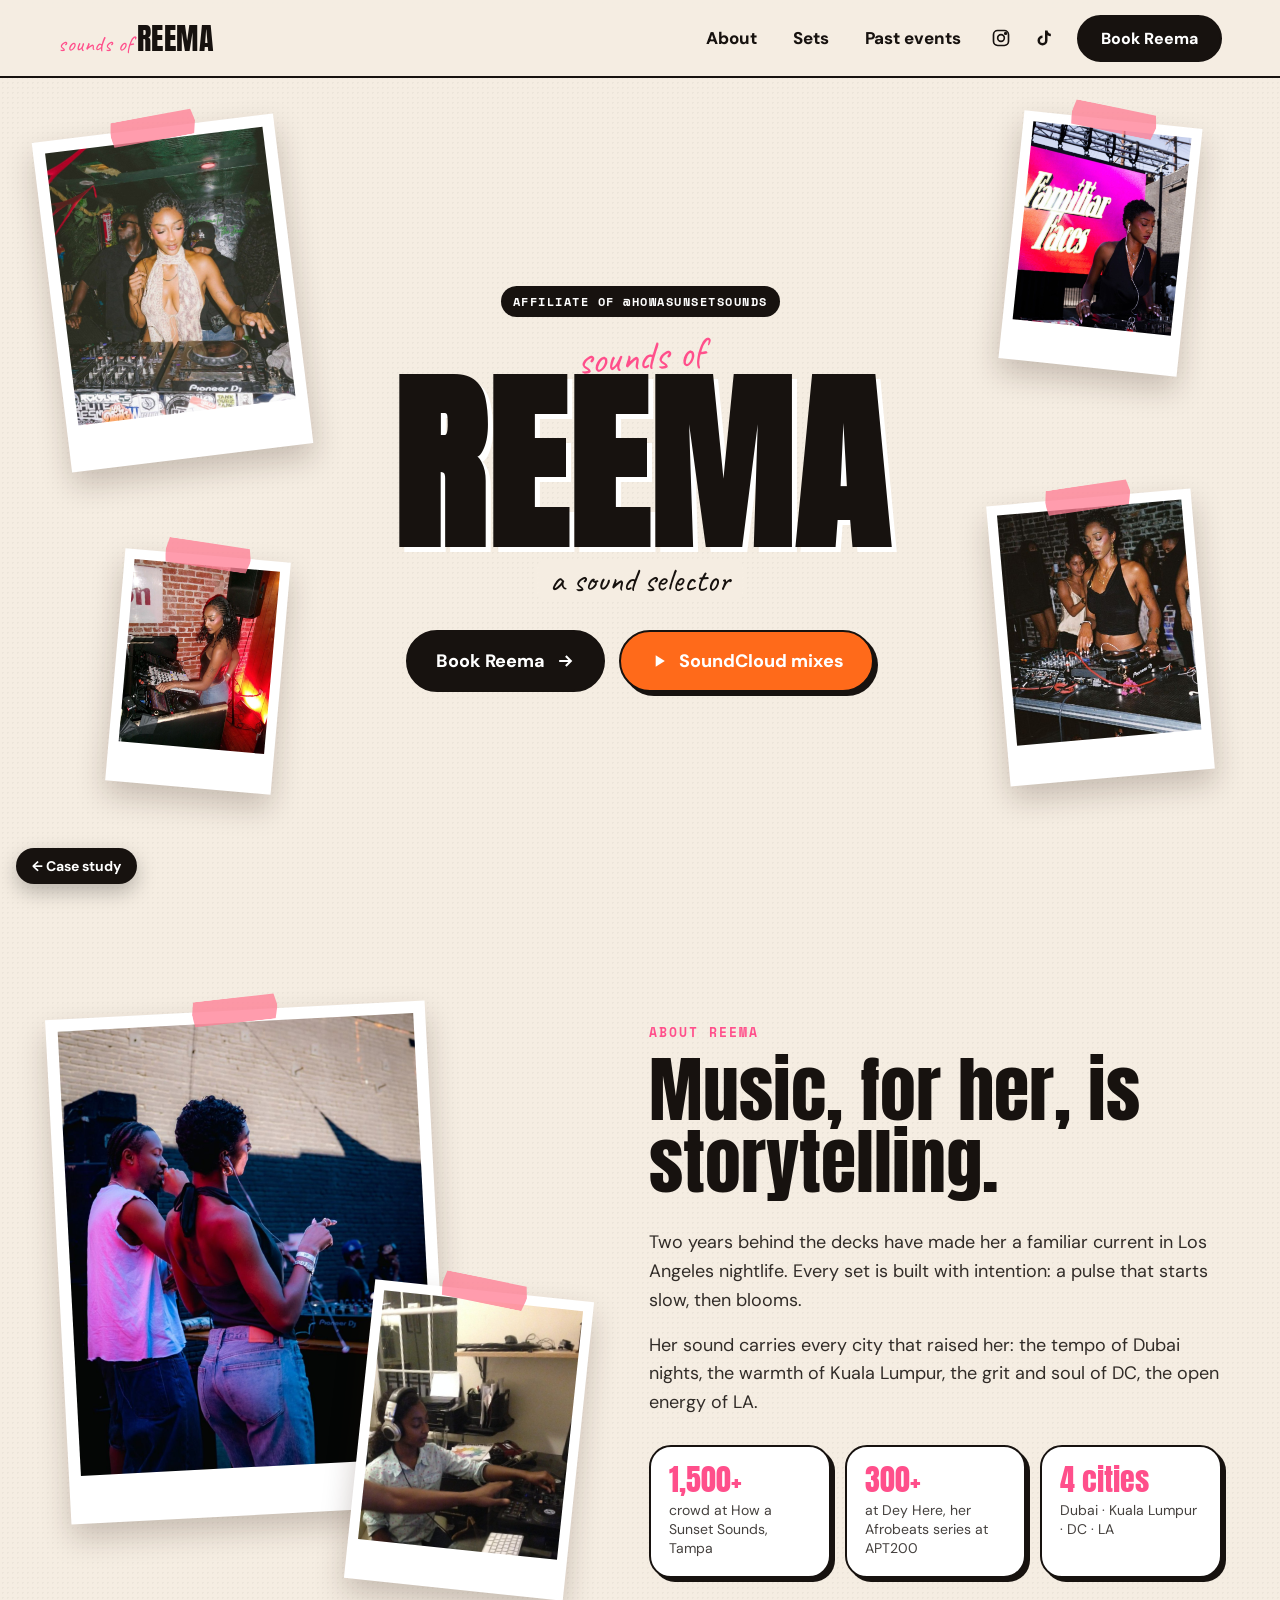
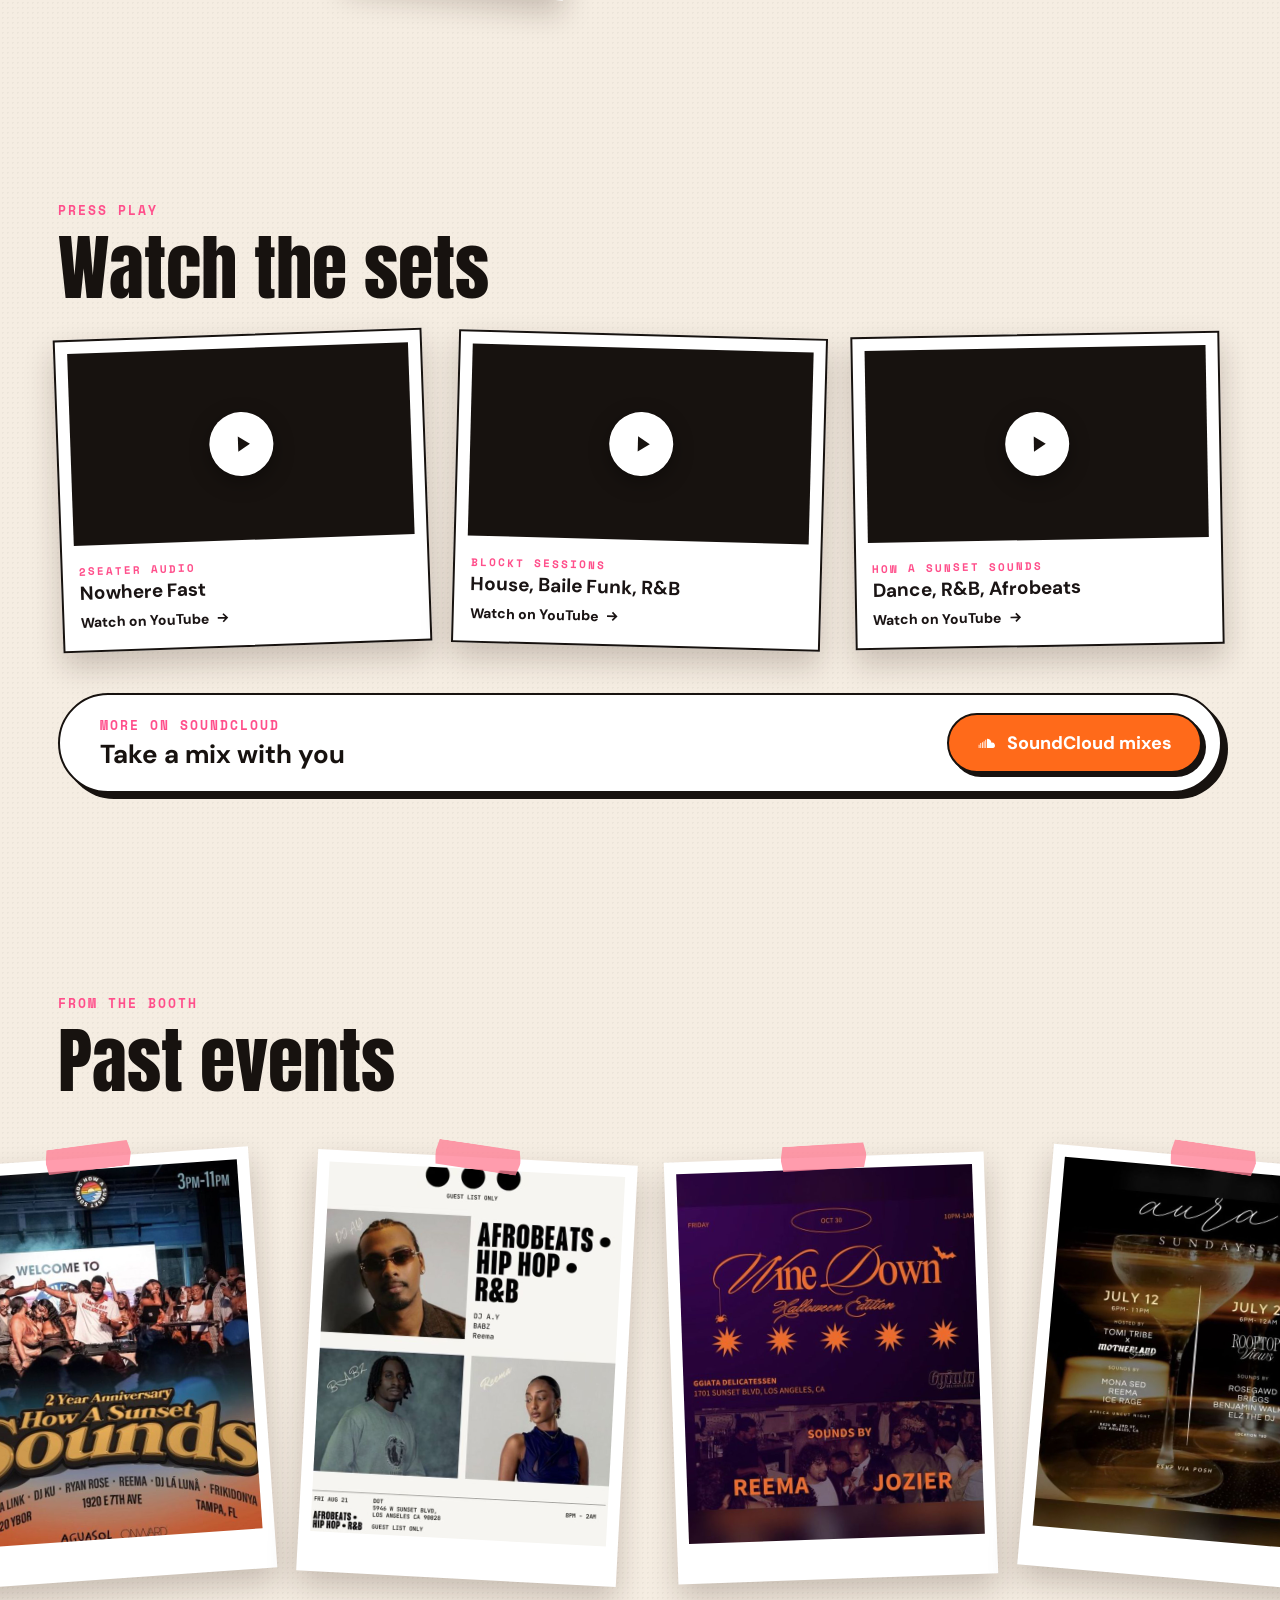
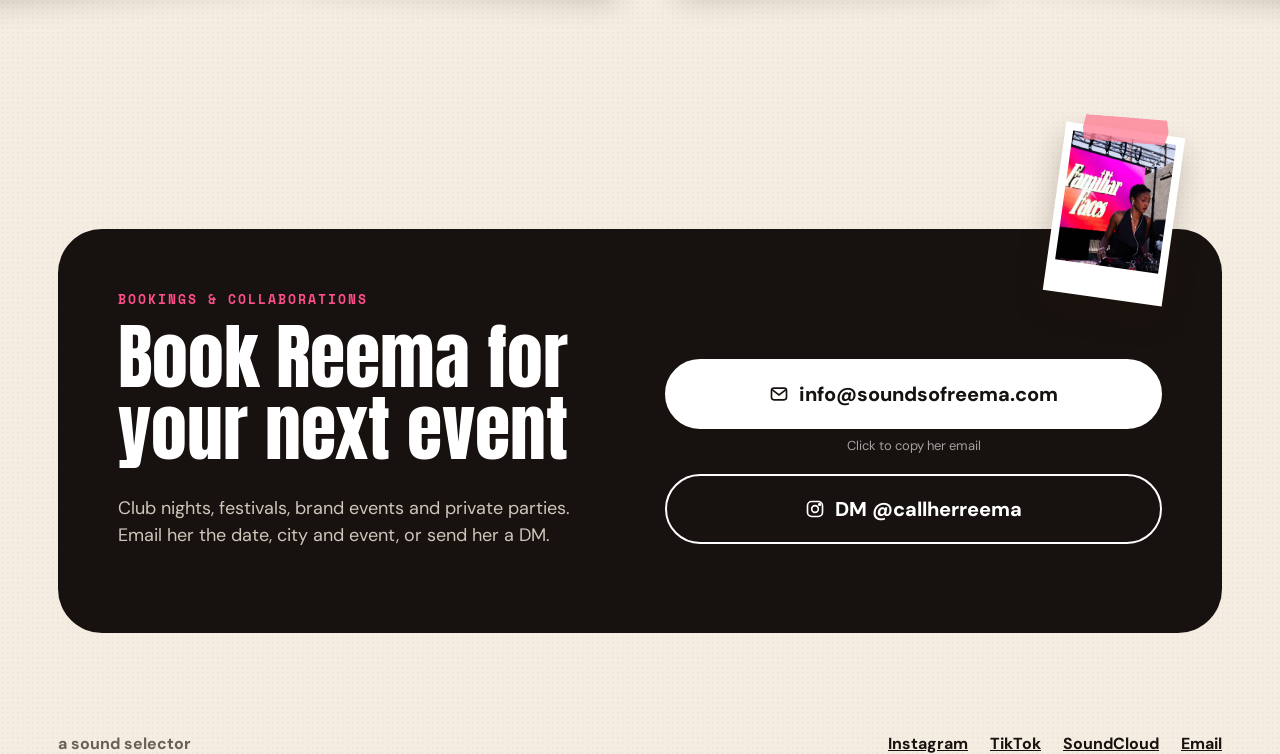
==== commit cefd9c45: "Reema prototype: full-screen hero that scales with the screen The opening section now fills the firs" ====
--- a/projects/reema-prototype/index.html
+++ b/projects/reema-prototype/index.html
@@ -133,17 +133,19 @@
 .btn-sc:hover{background:#fff;color:var(--ink);transform:translate(-2px,-2px);box-shadow:5px 5px 0 var(--ink)}.btn-book:active{transform:translateY(1px);box-shadow:none}
 .book form .btn-book{background:var(--pink);border-color:#fff;box-shadow:4px 4px 0 #fff}.btn-sc{background:var(--sc);color:#fff}.btn-ghost{background:#fff;color:var(--ink)}
 .links .btn{padding:11px 22px;font-size:16px}
-.hero{position:relative;height:810px;margin-top:10px}
+.hero{position:relative;height:calc(100svh - 78px);min-height:640px;max-height:1200px;width:100vw;margin-left:calc(50% - 50vw)}
 .name{position:absolute;inset:0;display:flex;flex-direction:column;align-items:center;justify-content:center;text-align:center;z-index:4;pointer-events:none}
-.badge{font:700 12px 'Space Mono',monospace;letter-spacing:1.5px;background:var(--ink);color:#fff;padding:7px 12px;border-radius:999px;margin-bottom:18px}
-.name .script{font-family:'Caveat',cursive;font-size:44px;color:var(--pink);transform:rotate(-4deg);margin-bottom:2px;line-height:1}
-.name h1{font-family:'Anton',sans-serif;font-size:clamp(96px,17vw,220px);line-height:.9;letter-spacing:2px;text-shadow:5px 5px 0 #fff}
-.name p{font-family:'Caveat',cursive;font-size:36px;margin:6px 0 24px;background:var(--paper);padding:0 14px;border-radius:10px}
+.badge{font:700 clamp(12px,.75vw,15px) 'Space Mono',monospace;letter-spacing:1.5px;background:var(--ink);color:#fff;padding:.6em 1em;border-radius:999px;margin-bottom:clamp(14px,2.2vh,26px)}
+.name .script{font-family:'Caveat',cursive;font-size:clamp(40px,min(3.2vw,5.6vh),68px);color:var(--pink);transform:rotate(-4deg);margin-bottom:2px;line-height:1}
+.name h1{font-family:'Anton',sans-serif;font-size:clamp(96px,min(15vw,28vh),330px);line-height:.9;letter-spacing:2px;text-shadow:5px 5px 0 #fff}
+.name p{font-family:'Caveat',cursive;font-size:clamp(32px,min(2.6vw,4.6vh),54px);margin:6px 0 clamp(20px,3.2vh,40px);background:var(--paper);padding:0 14px;border-radius:10px}
+.name .ctas .btn{font-size:clamp(18px,min(1.15vw,2.1vh),24px);padding:clamp(16px,1.9vh,22px) clamp(28px,2.1vw,40px)}
 .ctas{display:flex;gap:14px;flex-wrap:wrap;justify-content:center;pointer-events:auto}
-.h1p{width:300px;left:-80px;top:50px;--r:-7deg;z-index:2;padding:12px 12px 46px}
-.h2p{width:200px;left:7%;top:470px;--r:5deg;--t:3deg}
-.h3p{width:220px;right:2%;top:40px;--r:6deg;--t:5deg}
-.h4p{width:245px;right:-12px;top:450px;--r:-5deg}
+/* Polaroids sit in the four corners, sized by the screen so her name always has room. */
+.h1p{width:clamp(220px,min(19vw,38vh),420px);left:4%;top:6%;--r:-7deg;z-index:2;padding:12px 12px 46px}
+.h2p{width:clamp(160px,min(13vw,26vh),290px);left:9%;top:58%;--r:5deg;--t:3deg}
+.h3p{width:clamp(170px,min(14vw,28vh),310px);right:7%;top:5%;--r:6deg;--t:5deg}
+.h4p{width:clamp(190px,min(16vw,32vh),340px);right:6%;top:51%;--r:-5deg}
 h2{font-family:'Anton',sans-serif;font-size:clamp(44px,6vw,72px);font-weight:400}
 .kicker{color:var(--pink)}
 .stat{background:#fff;border:2px solid var(--ink);box-shadow:4px 4px 0 var(--ink)}
@@ -159,11 +161,9 @@
 input,select,textarea{border:2px solid #fff;background:#221b17;color:#fff}
 form .btn{border-color:#fff;box-shadow:4px 4px 0 #fff}
 footer{color:var(--muted)}footer nav a{color:var(--ink);text-decoration:underline}
-@media (max-width:1300px){.h1p{left:-20px;width:230px}.h4p{right:-10px;width:225px}}
-@media (max-width:1100px){.h4p{right:-14px;width:195px;top:470px}}
-@media (max-width:960px){.h4p{width:160px;top:500px}}
+@media (max-width:1180px){.h1p{width:clamp(160px,17vw,220px);left:2%}.h2p{width:clamp(130px,12vw,160px);left:3%;top:62%}.h3p{width:clamp(140px,13vw,180px);right:2%}.h4p{width:clamp(150px,14vw,190px);right:2%;top:60%}}
 @media (max-width:820px){
-  .hero{height:auto;display:grid;grid-template-columns:1fr 1fr;gap:16px;padding:16px 0 30px}
+  .hero{height:auto;min-height:0;max-height:none;width:auto;margin-left:0;display:grid;grid-template-columns:1fr 1fr;gap:16px;padding:16px 0 30px}
   .hero .pol{position:relative;left:auto;right:auto;top:auto;width:auto;padding:8px 8px 34px}
   .name{position:relative;grid-column:1/-1;order:-1;padding:16px 0 26px}
   .name h1{font-size:100px}.name .script{font-size:34px}
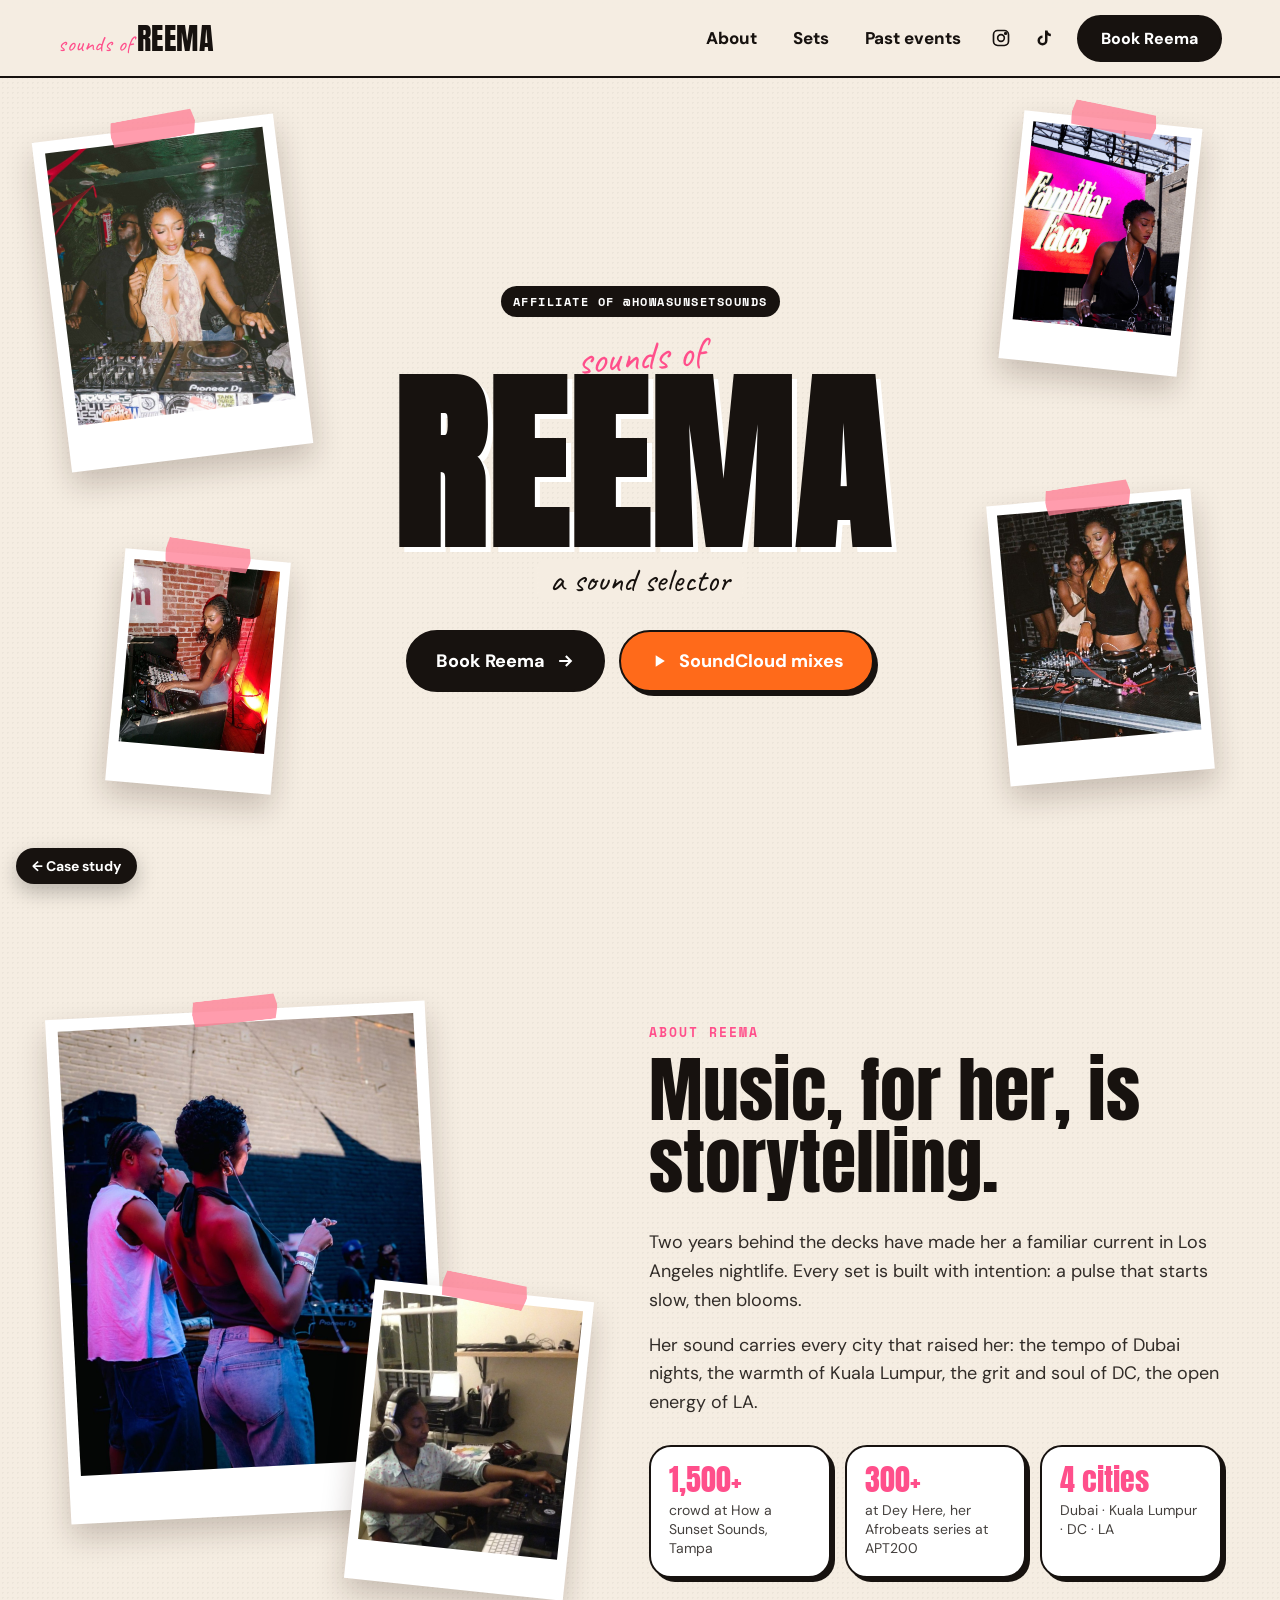
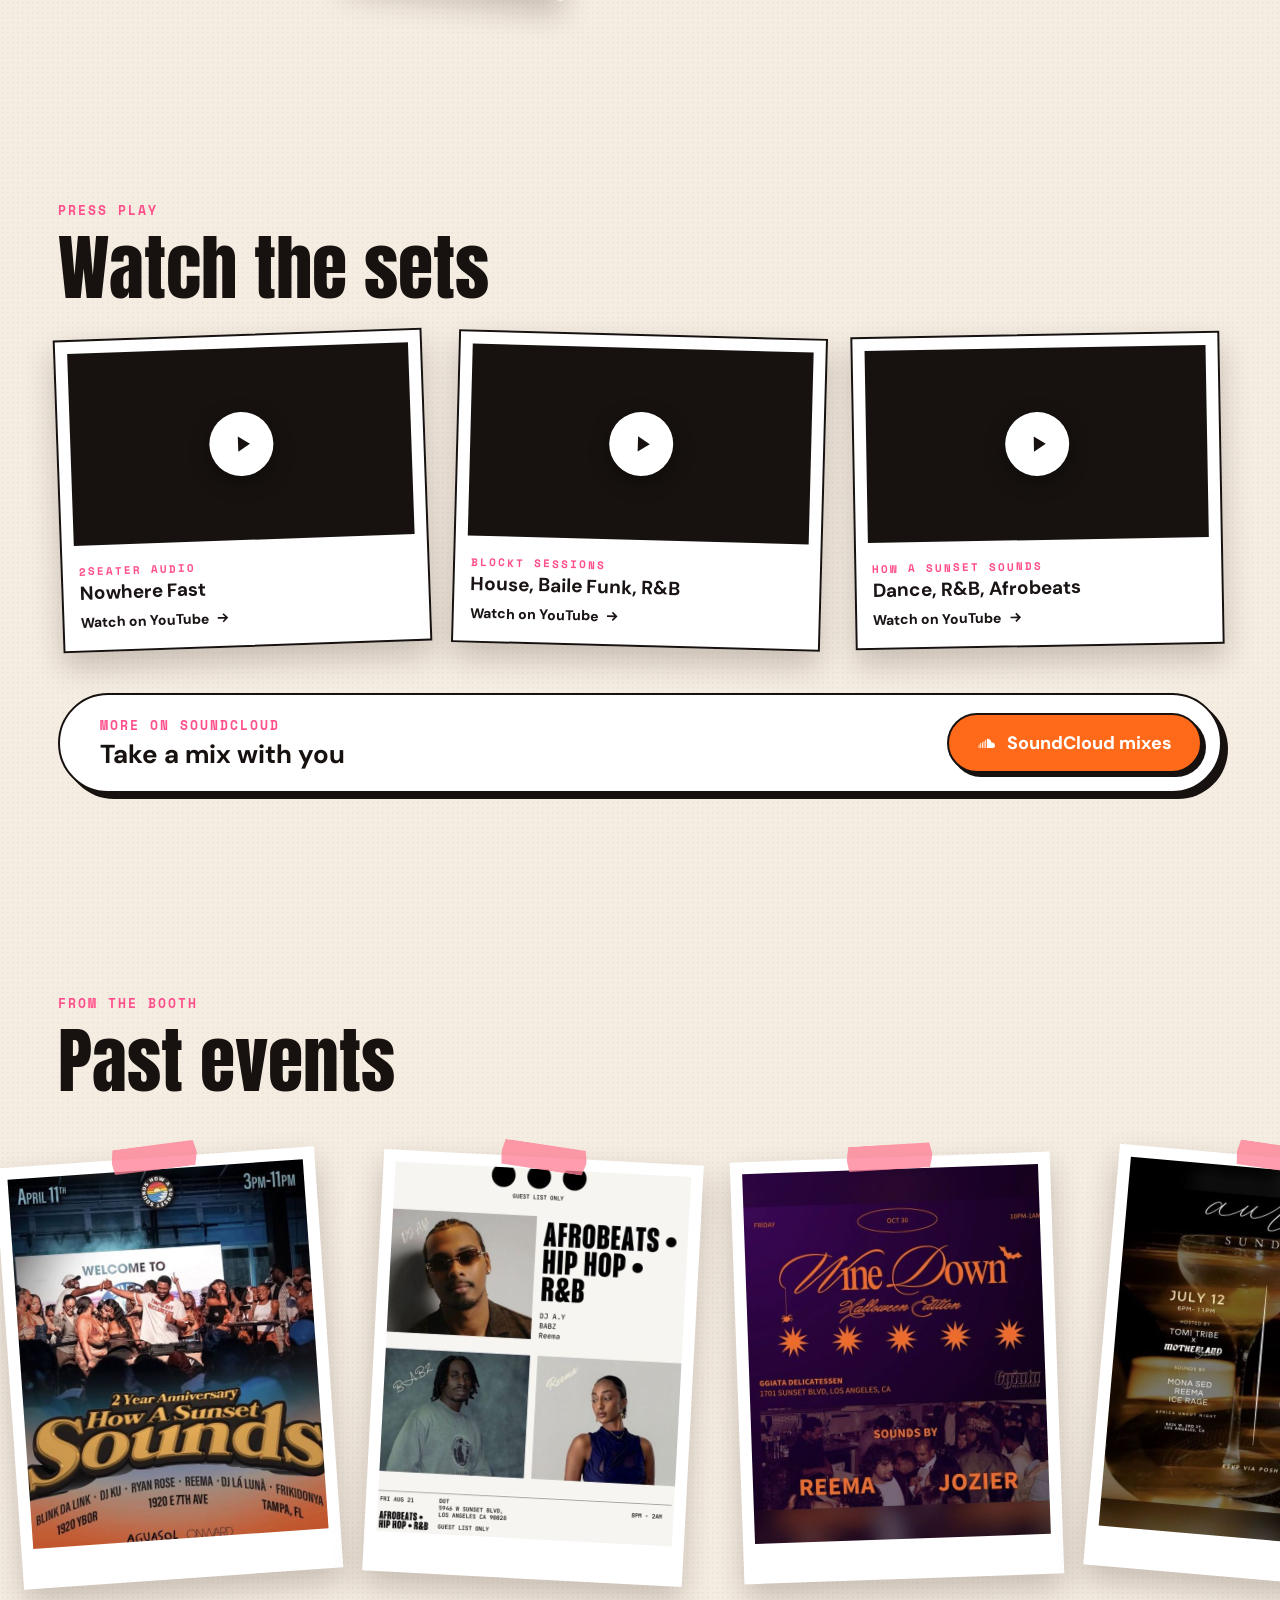
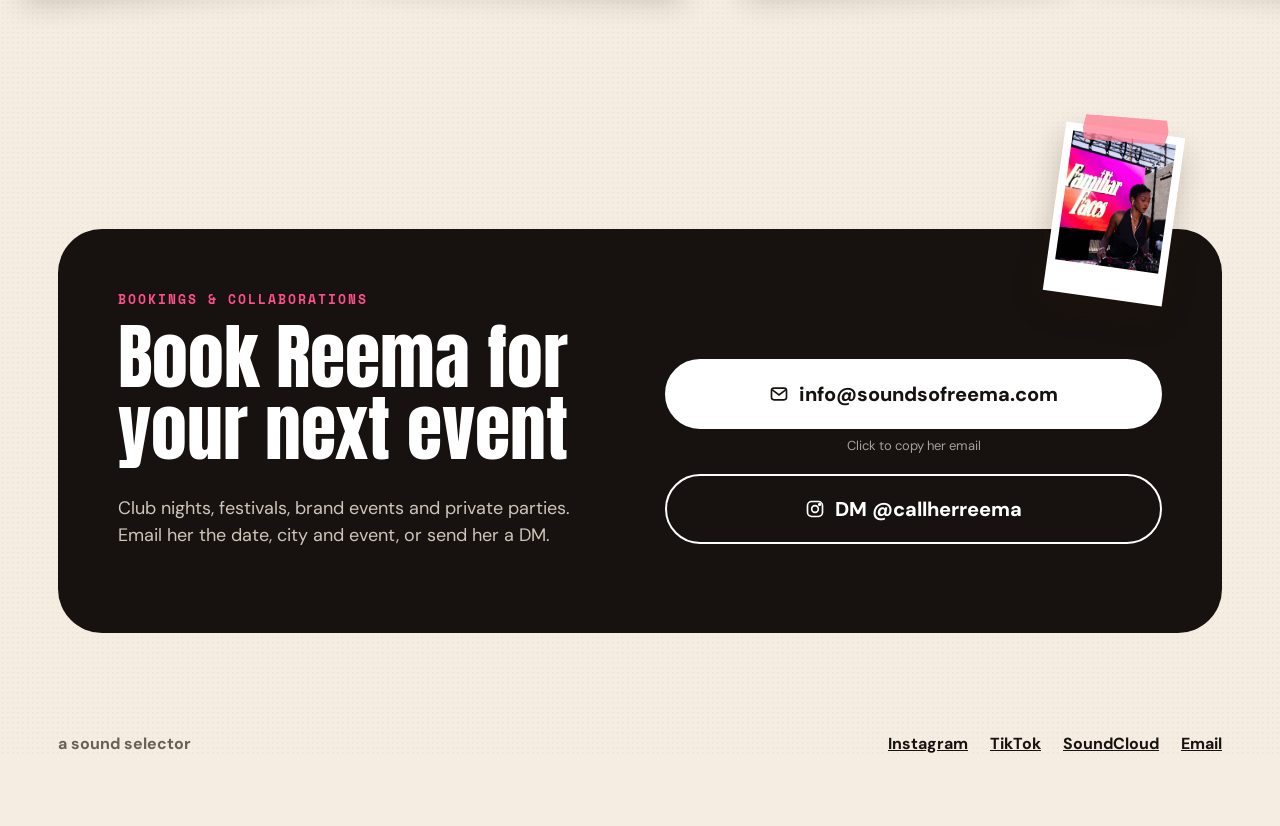
==== commit faf4998d: "Move the Sounds of Reema site to projects/reema-site/ View Site on the card and the case study now o" ====
--- a/projects/reema-prototype/index.html
+++ b/projects/reema-prototype/index.html
@@ -2,341 +2,12 @@
 <html lang="en">
 <head>
 <meta charset="utf-8">
-<meta name="viewport" content="width=device-width,initial-scale=1">
-<title>Sounds of Reema · Concept prototype by Ikedi J. Nwogu</title>
+<title>Sounds of Reema · Moved</title>
 <meta name="robots" content="noindex">
-<meta name="description" content="A concept redesign prototype of DJ Reema’s website, by Ikedi J. Nwogu. Her live site is soundsofreema.com.">
-<link href="https://fonts.googleapis.com/css2?family=Anton&family=Caveat:wght@600&family=DM+Sans:wght@400;600;800&family=Space+Mono:wght@700&display=swap" rel="stylesheet">
-<style>
-*{box-sizing:border-box;margin:0}
-html,body{overflow-x:clip}
-a{color:inherit;text-decoration:none}
-.wrap{max-width:1220px;margin:0 auto;padding:0 28px}
-.ico{width:20px;height:20px;flex:none}
-.links{display:flex;gap:4px;align-items:center}
-.links a{font-weight:800;font-size:17px;padding:11px 16px;border-radius:999px;transition:background .2s,border-color .2s}
-.links .iconlink{padding:10px;display:grid;place-items:center}
-.links .btn{margin-left:8px}
-.btn{display:inline-flex;align-items:center;gap:10px;font-weight:800;font-size:18px;padding:16px 28px;border-radius:999px;cursor:pointer;border:0;font-family:inherit;transition:transform .15s,box-shadow .15s,background .2s}
-
-.pol{background:var(--polbg,#fff);padding:10px 10px 40px;box-shadow:var(--polshadow,0 14px 30px rgba(0,0,0,.25));transform:rotate(var(--r,0deg));transition:transform .3s;position:relative}
-.pol:hover{transform:rotate(0deg) scale(1.04);z-index:6}
-.pol img{display:block;width:100%;aspect-ratio:4/5;object-fit:cover}
-.pol figcaption{position:absolute;left:12px;bottom:13px;font:700 11px/1 'Space Mono',monospace;letter-spacing:1.5px;color:#5c5550}
-.pol::before{content:"";position:absolute;z-index:2;top:-13px;left:50%;width:86px;height:26px;background:var(--tape);
-  transform:translateX(-50%) rotate(var(--t,-4deg));clip-path:polygon(3% 0,97% 4%,100% 50%,96% 100%,2% 96%,0 50%)}
-.hero .pol,.stage .pol,.pile .pol{position:absolute}
-
-section{padding:100px 0}
-section.wrap{padding:100px 28px}
-.kicker{font:700 13px 'Space Mono',monospace;letter-spacing:2px;margin-bottom:12px}
-h2{line-height:1;margin-bottom:30px}
-
-.about{display:grid;grid-template-columns:1fr 1.1fr;gap:70px;align-items:center}
-.about-pics{position:relative;height:600px}
-.about-pics .pol{position:absolute}
-.a-now{width:380px;left:0;top:10px;--r:-3deg;padding:12px 12px 48px}
-.a-then{width:220px;right:0;bottom:10px;--r:6deg;--t:5deg;z-index:3}
-.about-copy p{font-size:18px;line-height:1.6;margin-bottom:16px;opacity:.88}
-.stats{display:grid;grid-template-columns:repeat(3,1fr);gap:14px;margin-top:28px}
-.stat{border-radius:22px;padding:18px}
-.stat b{display:block;font-size:30px;line-height:1;margin-bottom:6px}
-.stat span{font-size:14px;line-height:1.35;display:block;opacity:.8}
-
-.vids{display:grid;grid-template-columns:repeat(3,1fr);gap:28px}
-.vid{background:var(--polbg,#fff);padding:12px 12px 18px;transform:rotate(var(--r));box-shadow:var(--polshadow);transition:transform .3s;color:#1a1414}
-.vid:hover{transform:rotate(0) translateY(-4px)}
-.frame{aspect-ratio:16/9;background:#17120f;position:relative;overflow:hidden;display:grid;place-items:center}
-.frame img{position:absolute;inset:0;width:100%;height:100%;object-fit:cover;transition:transform .4s}
-.vid:hover .frame img{transform:scale(1.05)}
-.playbadge{position:relative;width:64px;height:64px;border-radius:50%;background:#fff;color:#17120f;display:grid;place-items:center;box-shadow:0 6px 20px rgba(0,0,0,.35);transition:transform .2s}
-.playbadge .ico{width:26px;height:26px;margin-left:3px}
-.vid:hover .playbadge{transform:scale(1.1)}
-.vid{display:block}
-.watch{display:inline-flex;align-items:center;gap:6px;margin-top:8px;font-weight:800;font-size:14px}.watch .ico{width:16px;height:16px}
-.vmeta{padding:14px 4px 0}.vmeta .kicker{margin-bottom:4px;font-size:11px}.vmeta h3{font-size:19px}
-.scband{margin-top:46px;border-radius:999px;padding:18px 18px 18px 40px;display:flex;align-items:center;justify-content:space-between;gap:20px}
-.scband h3{font-size:26px}.scband .kicker{margin-bottom:2px}
-
-.flyers{overflow-x:auto;overflow-y:hidden;padding:30px 0 50px;scrollbar-width:none;cursor:grab;-webkit-overflow-scrolling:touch}
-.flyers::-webkit-scrollbar{display:none}
-.flyers.dragging{cursor:grabbing}
-.ftrack{display:flex;gap:44px;width:max-content;padding-left:20px}
-.ftrack img{pointer-events:none;user-select:none;-webkit-user-drag:none}
-.fl{flex:0 0 320px;padding:12px 12px 40px}
-@keyframes drift{to{transform:translateX(-50%)}}
-
-.book{border-radius:44px;padding:60px;display:grid;grid-template-columns:1fr 1fr;gap:50px;position:relative}
-.book p{font-size:18px;line-height:1.5;margin-bottom:24px}
-.book-actions{display:flex;flex-direction:column;justify-content:center;gap:14px;padding-top:40px}
-.book-actions .btn{justify-content:center;font-size:20px;padding:20px 28px}
-.copyhint{font-size:13px;text-align:center;opacity:.6;margin:-6px 0 6px}
-.book .stick{position:absolute;top:-100px;right:48px;width:120px;--r:8deg;padding:8px 8px 32px}
-.book form{margin-top:50px}
-form{display:grid;grid-template-columns:1fr 1fr;gap:14px;align-content:start}
-input,select,textarea{font:inherit;font-size:16px;padding:15px 18px;border-radius:18px;width:100%}
-textarea{grid-column:1/-1;min-height:100px;resize:vertical}
-form .btn{grid-column:1/-1;justify-content:center}
-footer{display:flex;justify-content:space-between;align-items:center;padding:40px 28px 70px;font-weight:700}
-footer nav{display:flex;gap:22px}
-.mbar{display:none}
-.bookpop{border:0;padding:0;background:transparent;overflow:visible;width:min(460px,calc(100vw - 32px));max-width:none;margin:auto}
-.bookpop::backdrop{background:rgba(20,12,10,.6);backdrop-filter:blur(5px)}
-.popcard{position:relative;background:#fffaf3;color:#17120f;border:2.5px solid #17120f;border-radius:30px;padding:112px 24px 30px;text-align:center;box-shadow:0 24px 60px rgba(0,0,0,.3)}
-.bookpop[open] .popcard{animation:popin .45s cubic-bezier(.2,1.5,.4,1)}
-@keyframes popin{from{opacity:0;transform:scale(.85) rotate(-3deg) translateY(20px)}}
-.popcard .poppol{position:absolute;width:130px;left:50%;top:-80px;margin-left:-65px;--r:-6deg;padding:7px 7px 28px}
-.popcard .poppol figcaption{font-size:9px;bottom:10px;left:9px}
-.popcard .kicker{color:#ff4f8b;margin-bottom:6px}
-.popcard h3{font-size:30px;line-height:1.1;margin-bottom:8px}
-.popnote{font-size:16px;line-height:1.5;color:#6b5f55;margin-bottom:18px}
-.popmail{display:block;font-weight:800;font-size:clamp(17px,4.8vw,26px);padding:14px 8px;white-space:nowrap;border:2px dashed #17120f;border-radius:18px;margin-bottom:20px}
-.popbtns{display:flex;gap:12px;justify-content:center;flex-wrap:wrap}
-.popbtns .btn{font-size:16px;padding:13px 22px}
-.popx{position:absolute;top:14px;right:14px;width:40px;height:40px;border-radius:50%;border:2px solid #17120f;background:#fff;font-size:24px;line-height:1;cursor:pointer;color:#17120f}
-.popx:hover{background:#ff4f8b;color:#fff}
-
-@media (max-width:820px){
-  .wrap{padding:0 16px}
-  .links a:not(.btn){display:none}
-  section{padding:60px 0}
-  section.wrap{padding:60px 16px}
-  .about{grid-template-columns:1fr;gap:30px}
-  .about-pics{height:440px}
-  .a-now{width:72%;left:2%}.a-then{width:44%}
-  .stats{grid-template-columns:1fr}
-  .vids{grid-template-columns:1fr}
-  .scband{flex-direction:column;align-items:flex-start;border-radius:30px;padding:24px}
-  .fl{flex-basis:240px}
-  .book{grid-template-columns:1fr;padding:34px 20px;border-radius:28px}
-  .book .stick{display:none}
-  .book{gap:22px}
-  .book p{margin-bottom:0}
-  .book-actions{padding-top:0}
-  .book-actions .btn{font-size:17px;padding:17px 20px}
-  footer{flex-direction:column;gap:14px;padding:30px 16px 60px}
-  footer nav{gap:16px;flex-wrap:wrap;justify-content:center}
-}
-
-:root{--paper:#f5ede2;--ink:#17120f;--pink:#ff4f8b;--sc:#ff6a1a;--tape:rgba(255,128,150,.78);--muted:#6b5f55;--polshadow:0 14px 30px rgba(40,20,10,.22)}
-body{background:var(--paper);color:var(--ink);font-family:'DM Sans',system-ui,sans-serif;background-image:radial-gradient(rgba(0,0,0,.035) 1px,transparent 1px);background-size:5px 5px}
-header{position:sticky;top:0;z-index:20;background:rgba(245,237,226,.93);backdrop-filter:blur(8px);border-bottom:2px solid var(--ink)}
-.nav{display:flex;align-items:center;justify-content:space-between;height:76px}
-.logo{font-family:'Anton',sans-serif;font-size:30px;letter-spacing:.5px}
-.logo small{font-family:'Caveat',cursive;font-size:22px;color:var(--pink);margin-right:4px}
-.links a:not(.btn):hover{background:#fff}
-.btn{border:2.5px solid var(--ink);box-shadow:4px 4px 0 var(--ink)}
-.btn:hover{transform:translate(-2px,-2px) rotate(-1.5deg);box-shadow:6px 6px 0 var(--ink)}
-.btn:active{transform:translate(3px,3px);box-shadow:1px 1px 0 var(--ink)}
-.btn-book{background:var(--ink);color:#fff;box-shadow:none}.btn-book:hover{background:#fff;color:var(--ink);transform:translate(-2px,-2px);box-shadow:5px 5px 0 var(--ink)}
-.popbtns .btn-book:hover{background:var(--ink);color:#fff;transform:translateY(-2px);box-shadow:none}
-.btn-sc:hover{background:#fff;color:var(--ink);transform:translate(-2px,-2px);box-shadow:5px 5px 0 var(--ink)}.btn-book:active{transform:translateY(1px);box-shadow:none}
-.book form .btn-book{background:var(--pink);border-color:#fff;box-shadow:4px 4px 0 #fff}.btn-sc{background:var(--sc);color:#fff}.btn-ghost{background:#fff;color:var(--ink)}
-.links .btn{padding:11px 22px;font-size:16px}
-.hero{position:relative;height:calc(100svh - 78px);min-height:640px;max-height:1200px;width:100vw;margin-left:calc(50% - 50vw)}
-.name{position:absolute;inset:0;display:flex;flex-direction:column;align-items:center;justify-content:center;text-align:center;z-index:4;pointer-events:none}
-.badge{font:700 clamp(12px,.75vw,15px) 'Space Mono',monospace;letter-spacing:1.5px;background:var(--ink);color:#fff;padding:.6em 1em;border-radius:999px;margin-bottom:clamp(14px,2.2vh,26px)}
-.name .script{font-family:'Caveat',cursive;font-size:clamp(40px,min(3.2vw,5.6vh),68px);color:var(--pink);transform:rotate(-4deg);margin-bottom:2px;line-height:1}
-.name h1{font-family:'Anton',sans-serif;font-size:clamp(96px,min(15vw,28vh),330px);line-height:.9;letter-spacing:2px;text-shadow:5px 5px 0 #fff}
-.name p{font-family:'Caveat',cursive;font-size:clamp(32px,min(2.6vw,4.6vh),54px);margin:6px 0 clamp(20px,3.2vh,40px);background:var(--paper);padding:0 14px;border-radius:10px}
-.name .ctas .btn{font-size:clamp(18px,min(1.15vw,2.1vh),24px);padding:clamp(16px,1.9vh,22px) clamp(28px,2.1vw,40px)}
-.ctas{display:flex;gap:14px;flex-wrap:wrap;justify-content:center;pointer-events:auto}
-/* Polaroids sit in the four corners, sized by the screen so her name always has room. */
-.h1p{width:clamp(220px,min(19vw,38vh),420px);left:4%;top:6%;--r:-7deg;z-index:2;padding:12px 12px 46px}
-.h2p{width:clamp(160px,min(13vw,26vh),290px);left:9%;top:58%;--r:5deg;--t:3deg}
-.h3p{width:clamp(170px,min(14vw,28vh),310px);right:7%;top:5%;--r:6deg;--t:5deg}
-.h4p{width:clamp(190px,min(16vw,32vh),340px);right:6%;top:51%;--r:-5deg}
-h2{font-family:'Anton',sans-serif;font-size:clamp(44px,6vw,72px);font-weight:400}
-.kicker{color:var(--pink)}
-.stat{background:#fff;border:2px solid var(--ink);box-shadow:4px 4px 0 var(--ink)}
-.stat b{font-family:'Anton',sans-serif;font-weight:400;color:var(--pink)}
-.vid{border:2px solid var(--ink)}
-.scband{background:#fff;border:2.5px solid var(--ink);box-shadow:6px 6px 0 var(--ink)}
-.book{background:var(--ink);color:#fff}.book h2{color:#fff}.book p{color:#cfc5bb}
-.btn-mail{background:#fff;color:var(--ink);border-color:#fff;box-shadow:none}
-.btn-ig{background:var(--ink);color:#fff;border-color:#fff;box-shadow:none}
-.book .btn-mail:hover,.book .btn-ig:hover{transform:translateY(-2px);box-shadow:none}
-.book .btn-mail:hover{background:var(--ink);color:#fff}
-.book .btn-ig:hover{background:#fff;color:var(--ink)}
-input,select,textarea{border:2px solid #fff;background:#221b17;color:#fff}
-form .btn{border-color:#fff;box-shadow:4px 4px 0 #fff}
-footer{color:var(--muted)}footer nav a{color:var(--ink);text-decoration:underline}
-@media (max-width:1180px){.h1p{width:clamp(160px,17vw,220px);left:2%}.h2p{width:clamp(130px,12vw,160px);left:3%;top:62%}.h3p{width:clamp(140px,13vw,180px);right:2%}.h4p{width:clamp(150px,14vw,190px);right:2%;top:60%}}
-@media (max-width:820px){
-  .hero{height:auto;min-height:0;max-height:none;width:auto;margin-left:0;display:grid;grid-template-columns:1fr 1fr;gap:16px;padding:16px 0 30px}
-  .hero .pol{position:relative;left:auto;right:auto;top:auto;width:auto;padding:8px 8px 34px}
-  .name{position:relative;grid-column:1/-1;order:-1;padding:16px 0 26px}
-  .name h1{font-size:100px}.name .script{font-size:34px}
-}
-.backpill{position:fixed;left:max(16px,env(safe-area-inset-left,0px));bottom:max(16px,env(safe-area-inset-bottom,0px));z-index:50;display:inline-flex;align-items:center;gap:8px;font:700 14px/1 'DM Sans',system-ui,sans-serif;color:#fff;background:var(--ink);padding:11px 16px;border-radius:999px;box-shadow:0 8px 20px rgba(0,0,0,.25);transition:transform .15s}
-.backpill:hover{transform:translateY(-2px)}
-.backpill:focus-visible{outline:3px solid var(--pink);outline-offset:3px}
-</style>
+<link rel="canonical" href="../reema-site/">
+<meta http-equiv="refresh" content="0; url=../reema-site/">
 </head>
 <body>
-<header><div class="wrap"><div class="nav">
-  <a class="logo" href="#"><small>sounds of</small>REEMA</a>
-  <nav class="links">
-    <a href="#about">About</a><a href="#sets">Sets</a><a href="#past">Past events</a>
-    <a class="iconlink" href="https://instagram.com/callherreema" aria-label="Instagram" target="_blank" rel="noopener"><svg class="ico" viewBox="0 0 24 24" fill="none" stroke="currentColor" stroke-width="2"><rect x="3" y="3" width="18" height="18" rx="5"/><circle cx="12" cy="12" r="4"/><circle cx="17.5" cy="6.5" r="1" fill="currentColor"/></svg></a>
-    <a class="iconlink" href="https://tiktok.com/@callherreema" aria-label="TikTok" target="_blank" rel="noopener"><svg class="ico" viewBox="0 0 24 24" fill="currentColor"><path d="M15 3c.4 2.3 1.8 3.8 4 4v3c-1.5 0-2.8-.4-4-1.2V15a6 6 0 1 1-6-6v3a3 3 0 1 0 3 3V3z"/></svg></a>
-    <a class="btn btn-book" href="mailto:info@soundsofreema.com?subject=Booking%20request" data-book>Book Reema</a>
-  </nav>
-</div></div></header>
-<main class="wrap"><div class="hero">
-    <figure class="pol h1p"><img src="photos/main.jpg" alt="Reema DJing with the crowd behind her" loading="lazy"></figure>
-    <figure class="pol h2p"><img src="photos/1106.jpg" alt="" loading="lazy"></figure>
-    <figure class="pol h3p"><img src="photos/1109.jpg" alt="" loading="lazy"></figure>
-    <figure class="pol h4p"><img src="photos/1112.jpg" alt="" loading="lazy"></figure>
-    <div class="name">
-      <span class="badge">AFFILIATE OF @HOWASUNSETSOUNDS</span>
-      <span class="script">sounds of</span>
-      <h1>REEMA</h1>
-      <p>a sound selector</p>
-      <div class="ctas">
-        <a class="btn btn-book" href="mailto:info@soundsofreema.com?subject=Booking%20request" data-book>Book Reema <svg class="ico" viewBox="0 0 24 24" fill="none" stroke="currentColor" stroke-width="2.5"><path d="M5 12h14M13 6l6 6-6 6"/></svg></a>
-        <a class="btn btn-sc" href="https://soundcloud.com/reemawahbi" target="_blank" rel="noopener"><svg class="ico" viewBox="0 0 24 24" fill="currentColor"><path d="M8 5v14l11-7z"/></svg> SoundCloud mixes</a>
-      </div>
-    </div>
-  </div></main>
-
-  <section id="about" class="wrap about">
-    <div class="about-pics">
-      <figure class="pol a-now"><img src="photos/1108.jpg" alt="Reema at an outdoor set" loading="lazy"></figure>
-      <figure class="pol a-then"><img src="photos/then.jpg" alt="Reema as a kid at the decks" loading="lazy"></figure>
-    </div>
-    <div class="about-copy">
-      <div class="kicker">ABOUT REEMA</div>
-      <h2>Music, for her, is storytelling.</h2>
-      <p>Two years behind the decks have made her a familiar current in Los Angeles nightlife. Every set is built with intention: a pulse that starts slow, then blooms.</p><p>Her sound carries every city that raised her: the tempo of Dubai nights, the warmth of Kuala Lumpur, the grit and soul of DC, the open energy of LA.</p>
-      <div class="stats"><div class="stat"><b>1,500+</b><span>crowd at How a Sunset Sounds, Tampa</span></div><div class="stat"><b>300+</b><span>at Dey Here, her Afrobeats series at APT200</span></div><div class="stat"><b>4 cities</b><span>Dubai · Kuala Lumpur · DC · LA</span></div></div>
-    </div>
-  </section>
-
-  <section id="sets" class="wrap">
-    <div class="kicker">PRESS PLAY</div>
-    <h2>Watch the sets</h2>
-    <div class="vids">
-      <a class="vid" style="--r:-2deg" href="https://www.youtube.com/watch?v=pWju4HfgmmY" target="_blank" rel="noopener" aria-label="Watch Nowhere Fast on YouTube">
-        <div class="frame">
-          <img src="https://i.ytimg.com/vi/pWju4HfgmmY/hqdefault.jpg" alt="" loading="lazy" onerror="this.remove()">
-          <span class="playbadge"><svg class="ico" viewBox="0 0 24 24" fill="currentColor"><path d="M8 5v14l11-7z"/></svg></span>
-        </div>
-        <div class="vmeta"><span class="kicker">2SEATER AUDIO</span><h3>Nowhere Fast</h3><span class="watch">Watch on YouTube <svg class="ico" viewBox="0 0 24 24" fill="none" stroke="currentColor" stroke-width="2.5"><path d="M5 12h14M13 6l6 6-6 6"/></svg></span></div>
-      </a>
-      <a class="vid" style="--r:1.5deg" href="https://www.youtube.com/watch?v=6XwMyn9fXiQ" target="_blank" rel="noopener" aria-label="Watch House, Baile Funk, R&B on YouTube">
-        <div class="frame">
-          <img src="https://i.ytimg.com/vi/6XwMyn9fXiQ/hqdefault.jpg" alt="" loading="lazy" onerror="this.remove()">
-          <span class="playbadge"><svg class="ico" viewBox="0 0 24 24" fill="currentColor"><path d="M8 5v14l11-7z"/></svg></span>
-        </div>
-        <div class="vmeta"><span class="kicker">BLOCKT SESSIONS</span><h3>House, Baile Funk, R&B</h3><span class="watch">Watch on YouTube <svg class="ico" viewBox="0 0 24 24" fill="none" stroke="currentColor" stroke-width="2.5"><path d="M5 12h14M13 6l6 6-6 6"/></svg></span></div>
-      </a>
-      <a class="vid" style="--r:-1deg" href="https://www.youtube.com/watch?v=JYdfxXIq2uU" target="_blank" rel="noopener" aria-label="Watch Dance, R&B, Afrobeats on YouTube">
-        <div class="frame">
-          <img src="https://i.ytimg.com/vi/JYdfxXIq2uU/hqdefault.jpg" alt="" loading="lazy" onerror="this.remove()">
-          <span class="playbadge"><svg class="ico" viewBox="0 0 24 24" fill="currentColor"><path d="M8 5v14l11-7z"/></svg></span>
-        </div>
-        <div class="vmeta"><span class="kicker">HOW A SUNSET SOUNDS</span><h3>Dance, R&B, Afrobeats</h3><span class="watch">Watch on YouTube <svg class="ico" viewBox="0 0 24 24" fill="none" stroke="currentColor" stroke-width="2.5"><path d="M5 12h14M13 6l6 6-6 6"/></svg></span></div>
-      </a></div>
-    <div class="scband">
-      <div><div class="kicker">MORE ON SOUNDCLOUD</div><h3>Take a mix with you</h3></div>
-      <a class="btn btn-sc" href="https://soundcloud.com/reemawahbi" target="_blank" rel="noopener"><svg class="ico" viewBox="0 0 24 24" fill="currentColor"><path d="M2 14h1v4H2zm2-2h1v6H4zm2-1h1v7H6zm2-1h1v8H8zm2-2h1v10h-1zm2-1c3 0 5 2 5.4 4.6A3 3 0 1 1 19 18h-7z"/></svg> SoundCloud mixes</a>
-    </div>
-  </section>
-
-  <section id="past">
-    <div class="wrap"><div class="kicker">FROM THE BOOTH</div><h2>Past events</h2></div>
-    <div class="flyers"><div class="ftrack"><figure class="pol fl" style="--r:-4deg;--t:-4deg"><img src="photos/flyers/IMG_4881.jpg" alt="Event flyer" loading="lazy"></figure><figure class="pol fl" style="--r:3deg;--t:5deg"><img src="photos/flyers/IMG_4882.jpg" alt="Event flyer" loading="lazy"></figure><figure class="pol fl" style="--r:-2deg;--t:-2deg"><img src="photos/flyers/IMG_4883.jpg" alt="Event flyer" loading="lazy"></figure><figure class="pol fl" style="--r:5deg;--t:3deg"><img src="photos/flyers/IMG_4884.jpg" alt="Event flyer" loading="lazy"></figure><figure class="pol fl" style="--r:-5deg;--t:-4deg"><img src="photos/flyers/IMG_4885.jpg" alt="Event flyer" loading="lazy"></figure><figure class="pol fl" style="--r:2deg;--t:5deg"><img src="photos/flyers/IMG_4886.jpg" alt="Event flyer" loading="lazy"></figure><figure class="pol fl" style="--r:-4deg;--t:-2deg"><img src="photos/flyers/IMG_4887.jpg" alt="Event flyer" loading="lazy"></figure><figure class="pol fl" style="--r:3deg;--t:3deg"><img src="photos/flyers/IMG_4889.jpg" alt="Event flyer" loading="lazy"></figure><figure class="pol fl" style="--r:-2deg;--t:-4deg"><img src="photos/flyers/IMG_4890.jpg" alt="Event flyer" loading="lazy"></figure><figure class="pol fl" style="--r:5deg;--t:5deg"><img src="photos/flyers/IMG_4891.jpg" alt="Event flyer" loading="lazy"></figure><figure class="pol fl" style="--r:-5deg;--t:-2deg"><img src="photos/flyers/IMG_4892.jpg" alt="Event flyer" loading="lazy"></figure><figure class="pol fl" style="--r:2deg;--t:3deg"><img src="photos/flyers/IMG_4893.jpg" alt="Event flyer" loading="lazy"></figure><figure class="pol fl" style="--r:-4deg;--t:-4deg"><img src="photos/flyers/IMG_4894.jpg" alt="Event flyer" loading="lazy"></figure><figure class="pol fl" style="--r:3deg;--t:5deg"><img src="photos/flyers/IMG_4895.jpg" alt="Event flyer" loading="lazy"></figure><figure class="pol fl" style="--r:-2deg;--t:-2deg"><img src="photos/flyers/IMG_4896.jpg" alt="Event flyer" loading="lazy"></figure><figure class="pol fl" style="--r:5deg;--t:3deg"><img src="photos/flyers/IMG_4897.jpg" alt="Event flyer" loading="lazy"></figure><figure class="pol fl" style="--r:-5deg;--t:-4deg"><img src="photos/flyers/IMG_4898.jpg" alt="Event flyer" loading="lazy"></figure><figure class="pol fl" style="--r:-4deg;--t:-4deg"><img src="photos/flyers/IMG_4881.jpg" alt="Event flyer" loading="lazy"></figure><figure class="pol fl" style="--r:3deg;--t:5deg"><img src="photos/flyers/IMG_4882.jpg" alt="Event flyer" loading="lazy"></figure><figure class="pol fl" style="--r:-2deg;--t:-2deg"><img src="photos/flyers/IMG_4883.jpg" alt="Event flyer" loading="lazy"></figure><figure class="pol fl" style="--r:5deg;--t:3deg"><img src="photos/flyers/IMG_4884.jpg" alt="Event flyer" loading="lazy"></figure><figure class="pol fl" style="--r:-5deg;--t:-4deg"><img src="photos/flyers/IMG_4885.jpg" alt="Event flyer" loading="lazy"></figure><figure class="pol fl" style="--r:2deg;--t:5deg"><img src="photos/flyers/IMG_4886.jpg" alt="Event flyer" loading="lazy"></figure><figure class="pol fl" style="--r:-4deg;--t:-2deg"><img src="photos/flyers/IMG_4887.jpg" alt="Event flyer" loading="lazy"></figure><figure class="pol fl" style="--r:3deg;--t:3deg"><img src="photos/flyers/IMG_4889.jpg" alt="Event flyer" loading="lazy"></figure><figure class="pol fl" style="--r:-2deg;--t:-4deg"><img src="photos/flyers/IMG_4890.jpg" alt="Event flyer" loading="lazy"></figure><figure class="pol fl" style="--r:5deg;--t:5deg"><img src="photos/flyers/IMG_4891.jpg" alt="Event flyer" loading="lazy"></figure><figure class="pol fl" style="--r:-5deg;--t:-2deg"><img src="photos/flyers/IMG_4892.jpg" alt="Event flyer" loading="lazy"></figure><figure class="pol fl" style="--r:2deg;--t:3deg"><img src="photos/flyers/IMG_4893.jpg" alt="Event flyer" loading="lazy"></figure><figure class="pol fl" style="--r:-4deg;--t:-4deg"><img src="photos/flyers/IMG_4894.jpg" alt="Event flyer" loading="lazy"></figure><figure class="pol fl" style="--r:3deg;--t:5deg"><img src="photos/flyers/IMG_4895.jpg" alt="Event flyer" loading="lazy"></figure><figure class="pol fl" style="--r:-2deg;--t:-2deg"><img src="photos/flyers/IMG_4896.jpg" alt="Event flyer" loading="lazy"></figure><figure class="pol fl" style="--r:5deg;--t:3deg"><img src="photos/flyers/IMG_4897.jpg" alt="Event flyer" loading="lazy"></figure><figure class="pol fl" style="--r:-5deg;--t:-4deg"><img src="photos/flyers/IMG_4898.jpg" alt="Event flyer" loading="lazy"></figure></div></div>
-  </section>
-
-  <section id="book" class="wrap">
-    <div class="book">
-      <figure class="pol stick"><img src="photos/1109.jpg" alt="" loading="lazy"></figure>
-      <div>
-        <div class="kicker">BOOKINGS &amp; COLLABORATIONS</div>
-        <h2>Book Reema for your next event</h2>
-        <p>Club nights, festivals, brand events and private parties. Email her the date, city and event, or send her a DM.</p>
-      </div>
-      <div class="book-actions">
-        <button class="btn btn-mail" type="button" data-copy><svg class="ico" viewBox="0 0 24 24" fill="none" stroke="currentColor" stroke-width="2"><rect x="3" y="5" width="18" height="14" rx="3"/><path d="m4 7 8 6 8-6"/></svg><span>info@soundsofreema.com</span></button>
-        <span class="copyhint">Click to copy her email</span>
-        <a class="btn btn-ig" href="https://instagram.com/callherreema" target="_blank" rel="noopener"><svg class="ico" viewBox="0 0 24 24" fill="none" stroke="currentColor" stroke-width="2"><rect x="3" y="3" width="18" height="18" rx="5"/><circle cx="12" cy="12" r="4"/><circle cx="17.5" cy="6.5" r="1" fill="currentColor"/></svg><span>DM @callherreema</span></a>
-      </div>
-    </div>
-  </section>
-  <footer class="wrap"><span>a sound selector</span>
-    <nav><a href="https://instagram.com/callherreema" target="_blank" rel="noopener">Instagram</a><a href="https://tiktok.com/@callherreema" target="_blank" rel="noopener">TikTok</a><a href="https://soundcloud.com/reemawahbi" target="_blank" rel="noopener">SoundCloud</a><a href="mailto:info@soundsofreema.com">Email</a></nav>
-  </footer>
-  
-<dialog id="bookpop" class="bookpop" aria-labelledby="bookpop-title">
-  <div class="popcard">
-    <button class="popx" type="button" aria-label="Close">&times;</button>
-    <figure class="pol poppol"><img src="photos/main.jpg" alt="" loading="lazy"></figure>
-    <div class="kicker">BOOKINGS &amp; COLLABORATIONS</div>
-    <h3 id="bookpop-title">Let's book Reema</h3>
-    <p class="popnote">Email her with your date, city and event, and she'll get back to you.</p>
-    <a class="popmail" href="mailto:info@soundsofreema.com?subject=Booking%20request">info@soundsofreema.com</a>
-    <div class="popbtns">
-      <button class="btn btn-book" type="button" data-copy>Copy email</button>
-      <a class="btn btn-ghost" href="mailto:info@soundsofreema.com?subject=Booking%20request">Open email app</a>
-    </div>
-  </div>
-</dialog>
-<script>
-// Book Reema buttons open the email pop-up.
-const pop = document.getElementById('bookpop');
-document.querySelectorAll('[data-book]').forEach(a => a.addEventListener('click', e => {
-  if (!pop.showModal) return;              // very old browsers: just follow the mailto link
-  e.preventDefault(); pop.showModal();
-}));
-pop.addEventListener('click', e => { if (e.target === pop) pop.close(); });
-pop.querySelector('.popx').addEventListener('click', () => pop.close());
-// Touch screens say "Tap" instead of "Click".
-if (matchMedia('(hover: none)').matches) document.querySelectorAll('.copyhint').forEach(e => e.textContent = 'Tap to copy her email');
-// Copy-email buttons: copy the address and say "Copied!" for a moment.
-function copyEmail() {
-  const email = 'info@soundsofreema.com';
-  if (navigator.clipboard && window.isSecureContext) return navigator.clipboard.writeText(email);
-  const t = document.createElement('textarea'); t.value = email; document.body.appendChild(t); t.select();
-  const ok = document.execCommand('copy'); t.remove();
-  return ok ? Promise.resolve() : Promise.reject();
-}
-document.querySelectorAll('[data-copy]').forEach(b => {
-  const label = b.querySelector('span') || b, original = label.textContent;
-  b.addEventListener('click', () => copyEmail().then(
-    () => { label.textContent = 'Copied!'; setTimeout(() => label.textContent = original, 1800); },
-    () => { label.textContent = original; }));   // copying blocked: the address stays visible to copy by hand
-});
-// Past events: drifts on its own like her current site, and can be swiped / dragged / scrolled any time.
-(function () {
-  const m = document.querySelector('.flyers'), track = m.querySelector('.ftrack');
-  const reduce = matchMedia('(prefers-reduced-motion: reduce)').matches;
-  const SPEED = 45;                       // pixels per second, same as her site
-  let pos = 1, paused = false, timer = null, last = performance.now();
-  const half = () => track.scrollWidth / 2;
-  const pause = () => { paused = true; clearTimeout(timer); };
-  const resumeSoon = () => { clearTimeout(timer); timer = setTimeout(() => { pos = m.scrollLeft; paused = false; }, 1500); };
-  function wrap() {                       // the strip is doubled, so jump back by half to loop forever
-    const h = half(); if (!h) return;
-    if (m.scrollLeft >= h) { m.scrollLeft -= h; pos -= h; }
-    else if (m.scrollLeft < 1 && pos > 2) { m.scrollLeft += h; pos += h; }
-  }
-  (function tick(now) {
-    const dt = Math.min(0.1, (now - last) / 1000); last = now;
-    if (!paused && !reduce) { pos += SPEED * dt; m.scrollLeft = pos; }
-    wrap(); requestAnimationFrame(tick);
-  })(last);
-  m.addEventListener('scroll', wrap, { passive: true });
-  m.addEventListener('touchstart', pause, { passive: true });
-  m.addEventListener('touchend', resumeSoon, { passive: true });
-  m.addEventListener('wheel', () => { pause(); resumeSoon(); }, { passive: true });
-  let down = false, startX = 0, startLeft = 0;
-  m.addEventListener('pointerdown', e => { if (e.pointerType !== 'mouse') return; down = true; startX = e.clientX; startLeft = m.scrollLeft; pause(); m.classList.add('dragging'); m.setPointerCapture(e.pointerId); });
-  m.addEventListener('pointermove', e => { if (down) m.scrollLeft = startLeft - (e.clientX - startX); });
-  const up = () => { if (!down) return; down = false; m.classList.remove('dragging'); resumeSoon(); };
-  m.addEventListener('pointerup', up); m.addEventListener('pointercancel', up);
-})();
-</script>
-<a class="backpill" href="../reema.html" aria-label="Back to the Sounds of Reema case study">← Case study</a>
+<p>This page moved to <a href="../reema-site/">the Sounds of Reema site</a>.</p>
 </body>
 </html>
